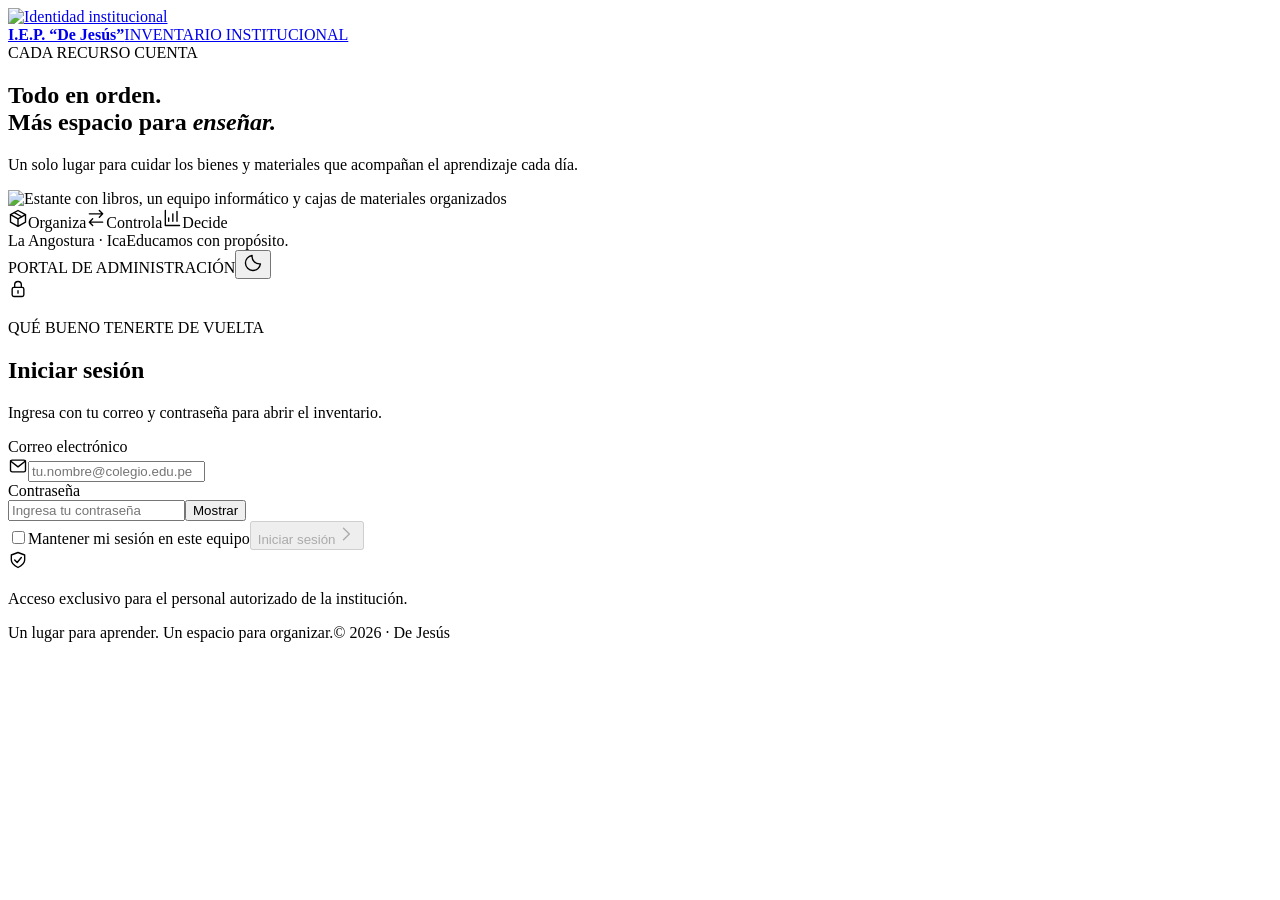
==== login/index.html @ 220885a3 "cambios finales de compatibilidad" ====
<!DOCTYPE html><html lang="es" data-theme="light"><head><meta charset="utf-8"><meta name="viewport" content="width=device-width"><link rel="icon" type="image/svg+xml" href="/inventario-icon.svg"><meta name="generator" content="Astro v7.4.12"><meta name="description" content="Inventario institucional de la I.E.P. De Jesús. Administra bienes, materiales, ubicaciones y préstamos en un solo lugar."><meta name="theme-color" content="#343775"><title>Iniciar sesión · I.E.P. “De Jesús”</title><script>if (window.self === window.top) document.documentElement.dataset.topLevel = 'true';</script><script>try { document.documentElement.dataset.theme = localStorage.getItem('dejesus-theme') === 'dark' ? 'dark' : 'light'; } catch {}</script><link rel="preconnect" href="https://br-noisy-leaf-b7az2vi0-inventario.compute.c-13.us-east-1.aws.neon.tech" crossorigin="anonymous"><meta http-equiv="content-security-policy" content="default-src 'self';connect-src 'self' https://br-noisy-leaf-b7az2vi0-inventario.compute.c-13.us-east-1.aws.neon.tech;img-src 'self' data: blob:;object-src 'none';base-uri 'self';form-action 'self'; script-src 'self' 'sha256-xIb/Pa7FUshAu4ihwjchYcQpyCI8eS8kt40GpOAYCz8=' 'sha256-1BvDVWLr3QCC20uHhUDi27eDFVJpk1uMQJGIWKUks2I=' 'sha256-kmZE/W8I1iuTnl1b3yqzv9/DQZenPngd3NjSKMQl7y0=' 'sha256-Y8t0ntteBwH+PqGKUyjWW3CAk+BNJKSoQc0xZ68FjhM=' 'sha256-0O7iB6zr9x0r6X6eWYITC9V5q+yWCGAoFvcysBGbY9Q=' 'sha256-yTvtjXl5x1VcsFuOYXSO/vETrOcXDGeMldW3OZUsuZ4=' 'sha256-E5nXaGtOJDqQ58NkmvD8g848to2UN4dcwUER2tXo4Gk='; style-src 'self' 'unsafe-inline' ;"><link rel="stylesheet" href="/_astro/DeploymentPending.Cg6YNnWH.css"><style>#auth-connection[data-astro-cid-qiplrjxj]{margin-bottom:8px;font-size:12px;line-height:1.5}#auth-retry[data-astro-cid-qiplrjxj]{margin-bottom:10px}#auth-connection[data-astro-cid-qiplrjxj][hidden],#auth-retry[data-astro-cid-qiplrjxj][hidden]{display:none!important}
</style></head><body><div id="site-content"><main class="auth-layout" data-astro-cid-qiplrjxj><section class="auth-story" aria-label="Inventario institucional" data-astro-cid-qiplrjxj><a href="/login/" class="auth-brand" data-astro-cid-qiplrjxj><img src="/escudo.svg" data-institution-logo alt="Identidad institucional" width="57" height="62" data-astro-cid-qiplrjxj><div data-astro-cid-qiplrjxj><strong data-institution data-astro-cid-qiplrjxj>I.E.P. “De Jesús”</strong><span data-astro-cid-qiplrjxj>INVENTARIO INSTITUCIONAL</span></div></a><div class="auth-story-content" data-astro-cid-qiplrjxj><span class="auth-kicker" data-astro-cid-qiplrjxj><span data-astro-cid-qiplrjxj></span> CADA RECURSO CUENTA</span><h2 data-astro-cid-qiplrjxj>Todo en orden.<br data-astro-cid-qiplrjxj>Más espacio para <em data-astro-cid-qiplrjxj>enseñar.</em></h2><p data-astro-cid-qiplrjxj>Un solo lugar para cuidar los bienes y materiales que acompañan el aprendizaje cada día.</p><img class="auth-illustration" src="/recursos.svg" fetchpriority="high" width="480" height="310" alt="Estante con libros, un equipo informático y cajas de materiales organizados" data-astro-cid-qiplrjxj><div class="auth-features" data-astro-cid-qiplrjxj><span data-astro-cid-qiplrjxj><svg class="icon" width="20" height="20" viewBox="0 0 24 24" fill="none" stroke="currentColor" stroke-width="1.65" stroke-linecap="round" stroke-linejoin="round" aria-hidden="true"><path d="m12 3 9 5-9 5-9-5 9-5Z"/><path d="M3 8v9l9 5 9-5V8M12 13v9M7.5 5.5l9 5"/></svg>Organiza</span><span data-astro-cid-qiplrjxj><svg class="icon" width="20" height="20" viewBox="0 0 24 24" fill="none" stroke="currentColor" stroke-width="1.65" stroke-linecap="round" stroke-linejoin="round" aria-hidden="true"><path d="M4 7h16m-4-4 4 4-4 4M20 17H4m4-4-4 4 4 4"/></svg>Controla</span><span data-astro-cid-qiplrjxj><svg class="icon" width="20" height="20" viewBox="0 0 24 24" fill="none" stroke="currentColor" stroke-width="1.65" stroke-linecap="round" stroke-linejoin="round" aria-hidden="true"><path d="M4 3v18h17M8 16v-4M13 16V7M18 16V4"/></svg>Decide</span></div></div><div class="auth-story-footer" data-astro-cid-qiplrjxj><span data-astro-cid-qiplrjxj>La Angostura · Ica</span><span data-astro-cid-qiplrjxj>Educamos con propósito.</span></div></section><section class="auth-access" aria-labelledby="auth-title" data-astro-cid-qiplrjxj><div class="auth-access-top" data-astro-cid-qiplrjxj><span data-astro-cid-qiplrjxj>PORTAL DE ADMINISTRACIÓN</span><button type="button" id="auth-theme" class="icon-button" aria-label="Cambiar tema" data-astro-cid-qiplrjxj><svg class="icon" width="20" height="20" viewBox="0 0 24 24" fill="none" stroke="currentColor" stroke-width="1.65" stroke-linecap="round" stroke-linejoin="round" aria-hidden="true"><path d="M20.9 13a9 9 0 0 1-10-10 9 9 0 1 0 10 10Z"/></svg></button></div><div class="auth-form-wrap" data-astro-cid-qiplrjxj><span class="auth-form-icon" data-astro-cid-qiplrjxj><svg class="icon" width="20" height="20" viewBox="0 0 24 24" fill="none" stroke="currentColor" stroke-width="1.65" stroke-linecap="round" stroke-linejoin="round" aria-hidden="true"><rect x="5" y="10" width="14" height="11" rx="2"/><path d="M8 10V7a4 4 0 0 1 8 0v3M12 14v3"/></svg></span><div class="auth-form-heading" data-astro-cid-qiplrjxj><p class="auth-step" data-astro-cid-qiplrjxj>QUÉ BUENO TENERTE DE VUELTA</p><h1 id="auth-title" data-astro-cid-qiplrjxj>Iniciar sesión</h1><p data-astro-cid-qiplrjxj>Ingresa con tu correo y contraseña para abrir el inventario.</p></div><form method="post" action="/login/" id="auth-form" data-mode="login" data-can-setup="false" novalidate data-astro-cid-qiplrjxj><div id="auth-error" class="auth-error" role="alert" tabindex="-1" hidden data-astro-cid-qiplrjxj></div><p id="auth-connection" role="status" hidden data-astro-cid-qiplrjxj></p><button id="auth-retry" type="button" class="btn btn-text" hidden data-astro-cid-qiplrjxj>Reintentar conexión</button><div class="auth-field" data-astro-cid-qiplrjxj><label for="auth-email" data-astro-cid-qiplrjxj>Correo electrónico</label><div class="auth-input-icon" data-astro-cid-qiplrjxj><svg class="icon" width="20" height="20" viewBox="0 0 24 24" fill="none" stroke="currentColor" stroke-width="1.65" stroke-linecap="round" stroke-linejoin="round" aria-hidden="true"><rect x="3" y="5" width="18" height="14" rx="2"/><path d="m3 6 9 7 9-7"/></svg><input id="auth-email" name="email" type="email" autocomplete="username" autocapitalize="none" spellcheck="false" placeholder="tu.nombre@colegio.edu.pe" aria-required="true" data-astro-cid-qiplrjxj></div></div><div class="auth-field" data-astro-cid-qiplrjxj><label for="auth-password" data-astro-cid-qiplrjxj>Contraseña</label><div class="password-control" data-astro-cid-qiplrjxj><input id="auth-password" name="password" type="password" autocomplete="current-password" spellcheck="false" autocapitalize="none" placeholder="Ingresa tu contraseña" aria-required="true" data-astro-cid-qiplrjxj><button type="button" data-password="auth-password" aria-label="Mostrar contraseña" data-astro-cid-qiplrjxj>Mostrar</button></div></div><label class="remember-option" data-astro-cid-qiplrjxj><input type="checkbox" name="remember" data-astro-cid-qiplrjxj>Mantener mi sesión en este equipo</label><button disabled id="auth-submit" type="submit" class="btn btn-primary auth-submit" data-astro-cid-qiplrjxj>Iniciar sesión<svg class="icon" width="20" height="20" viewBox="0 0 24 24" fill="none" stroke="currentColor" stroke-width="1.65" stroke-linecap="round" stroke-linejoin="round" aria-hidden="true"><path d="m9 5 7 7-7 7"/></svg></button></form><div class="auth-privacy" data-astro-cid-qiplrjxj><svg class="icon" width="20" height="20" viewBox="0 0 24 24" fill="none" stroke="currentColor" stroke-width="1.65" stroke-linecap="round" stroke-linejoin="round" aria-hidden="true"><path d="m12 3 8 3v6c0 5-8 9-8 9s-8-4-8-9V6l8-3Z"/><path d="m8 12 3 3 5-6"/></svg><p data-astro-cid-qiplrjxj>Acceso exclusivo para el personal autorizado de la institución.</p></div></div><footer class="auth-access-footer" data-astro-cid-qiplrjxj><span data-astro-cid-qiplrjxj>Un lugar para aprender. Un espacio para organizar.</span><span data-astro-cid-qiplrjxj>© 2026 · De Jesús</span></footer></section></main><script type="module" src="/_astro/Login.astro_astro_type_script_index_0_lang.BWjV6m2Z.js"></script></div><noscript><p>Activa JavaScript y abre la aplicación directamente en una pestaña para continuar.</p></noscript></body></html>
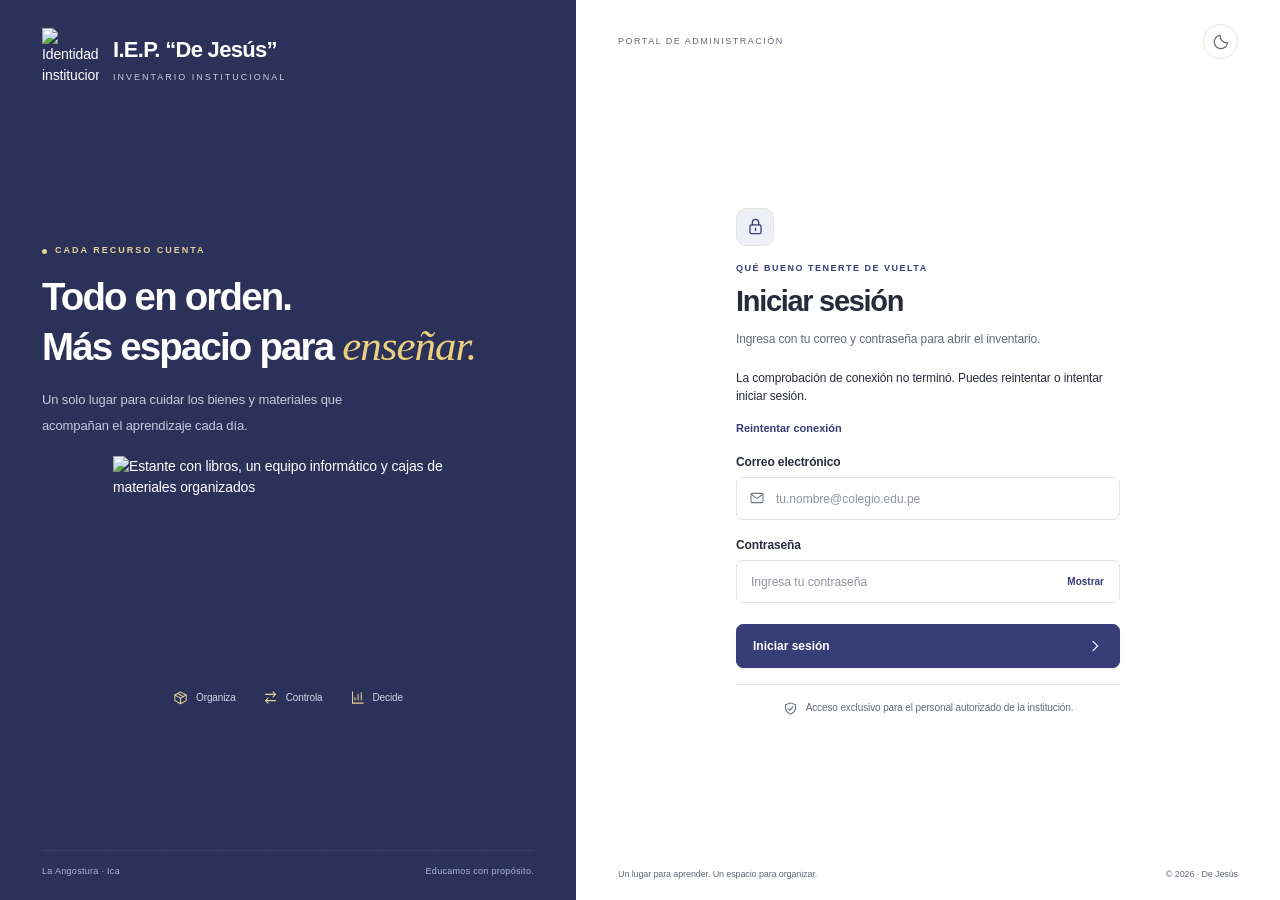
==== commit 2707e21e: "mejoras_restablecimiento" ====
--- a/login/index.html
+++ b/login/index.html
@@ -1,2 +1,2 @@
-<!DOCTYPE html><html lang="es" data-theme="light"><head><meta charset="utf-8"><meta name="viewport" content="width=device-width"><link rel="icon" type="image/svg+xml" href="/inventario-icon.svg"><meta name="generator" content="Astro v7.4.12"><meta name="description" content="Inventario institucional de la I.E.P. De Jesús. Administra bienes, materiales, ubicaciones y préstamos en un solo lugar."><meta name="theme-color" content="#343775"><title>Iniciar sesión · I.E.P. “De Jesús”</title><script>if (window.self === window.top) document.documentElement.dataset.topLevel = 'true';</script><script>try { document.documentElement.dataset.theme = localStorage.getItem('dejesus-theme') === 'dark' ? 'dark' : 'light'; } catch {}</script><link rel="preconnect" href="https://br-noisy-leaf-b7az2vi0-inventario.compute.c-13.us-east-1.aws.neon.tech" crossorigin="anonymous"><meta http-equiv="content-security-policy" content="default-src 'self';connect-src 'self' https://br-noisy-leaf-b7az2vi0-inventario.compute.c-13.us-east-1.aws.neon.tech;img-src 'self' data: blob:;object-src 'none';base-uri 'self';form-action 'self'; script-src 'self' 'sha256-xIb/Pa7FUshAu4ihwjchYcQpyCI8eS8kt40GpOAYCz8=' 'sha256-1BvDVWLr3QCC20uHhUDi27eDFVJpk1uMQJGIWKUks2I=' 'sha256-kmZE/W8I1iuTnl1b3yqzv9/DQZenPngd3NjSKMQl7y0=' 'sha256-Y8t0ntteBwH+PqGKUyjWW3CAk+BNJKSoQc0xZ68FjhM=' 'sha256-0O7iB6zr9x0r6X6eWYITC9V5q+yWCGAoFvcysBGbY9Q=' 'sha256-yTvtjXl5x1VcsFuOYXSO/vETrOcXDGeMldW3OZUsuZ4=' 'sha256-E5nXaGtOJDqQ58NkmvD8g848to2UN4dcwUER2tXo4Gk='; style-src 'self' 'unsafe-inline' ;"><link rel="stylesheet" href="/_astro/DeploymentPending.Cg6YNnWH.css"><style>#auth-connection[data-astro-cid-qiplrjxj]{margin-bottom:8px;font-size:12px;line-height:1.5}#auth-retry[data-astro-cid-qiplrjxj]{margin-bottom:10px}#auth-connection[data-astro-cid-qiplrjxj][hidden],#auth-retry[data-astro-cid-qiplrjxj][hidden]{display:none!important}
-</style></head><body><div id="site-content"><main class="auth-layout" data-astro-cid-qiplrjxj><section class="auth-story" aria-label="Inventario institucional" data-astro-cid-qiplrjxj><a href="/login/" class="auth-brand" data-astro-cid-qiplrjxj><img src="/escudo.svg" data-institution-logo alt="Identidad institucional" width="57" height="62" data-astro-cid-qiplrjxj><div data-astro-cid-qiplrjxj><strong data-institution data-astro-cid-qiplrjxj>I.E.P. “De Jesús”</strong><span data-astro-cid-qiplrjxj>INVENTARIO INSTITUCIONAL</span></div></a><div class="auth-story-content" data-astro-cid-qiplrjxj><span class="auth-kicker" data-astro-cid-qiplrjxj><span data-astro-cid-qiplrjxj></span> CADA RECURSO CUENTA</span><h2 data-astro-cid-qiplrjxj>Todo en orden.<br data-astro-cid-qiplrjxj>Más espacio para <em data-astro-cid-qiplrjxj>enseñar.</em></h2><p data-astro-cid-qiplrjxj>Un solo lugar para cuidar los bienes y materiales que acompañan el aprendizaje cada día.</p><img class="auth-illustration" src="/recursos.svg" fetchpriority="high" width="480" height="310" alt="Estante con libros, un equipo informático y cajas de materiales organizados" data-astro-cid-qiplrjxj><div class="auth-features" data-astro-cid-qiplrjxj><span data-astro-cid-qiplrjxj><svg class="icon" width="20" height="20" viewBox="0 0 24 24" fill="none" stroke="currentColor" stroke-width="1.65" stroke-linecap="round" stroke-linejoin="round" aria-hidden="true"><path d="m12 3 9 5-9 5-9-5 9-5Z"/><path d="M3 8v9l9 5 9-5V8M12 13v9M7.5 5.5l9 5"/></svg>Organiza</span><span data-astro-cid-qiplrjxj><svg class="icon" width="20" height="20" viewBox="0 0 24 24" fill="none" stroke="currentColor" stroke-width="1.65" stroke-linecap="round" stroke-linejoin="round" aria-hidden="true"><path d="M4 7h16m-4-4 4 4-4 4M20 17H4m4-4-4 4 4 4"/></svg>Controla</span><span data-astro-cid-qiplrjxj><svg class="icon" width="20" height="20" viewBox="0 0 24 24" fill="none" stroke="currentColor" stroke-width="1.65" stroke-linecap="round" stroke-linejoin="round" aria-hidden="true"><path d="M4 3v18h17M8 16v-4M13 16V7M18 16V4"/></svg>Decide</span></div></div><div class="auth-story-footer" data-astro-cid-qiplrjxj><span data-astro-cid-qiplrjxj>La Angostura · Ica</span><span data-astro-cid-qiplrjxj>Educamos con propósito.</span></div></section><section class="auth-access" aria-labelledby="auth-title" data-astro-cid-qiplrjxj><div class="auth-access-top" data-astro-cid-qiplrjxj><span data-astro-cid-qiplrjxj>PORTAL DE ADMINISTRACIÓN</span><button type="button" id="auth-theme" class="icon-button" aria-label="Cambiar tema" data-astro-cid-qiplrjxj><svg class="icon" width="20" height="20" viewBox="0 0 24 24" fill="none" stroke="currentColor" stroke-width="1.65" stroke-linecap="round" stroke-linejoin="round" aria-hidden="true"><path d="M20.9 13a9 9 0 0 1-10-10 9 9 0 1 0 10 10Z"/></svg></button></div><div class="auth-form-wrap" data-astro-cid-qiplrjxj><span class="auth-form-icon" data-astro-cid-qiplrjxj><svg class="icon" width="20" height="20" viewBox="0 0 24 24" fill="none" stroke="currentColor" stroke-width="1.65" stroke-linecap="round" stroke-linejoin="round" aria-hidden="true"><rect x="5" y="10" width="14" height="11" rx="2"/><path d="M8 10V7a4 4 0 0 1 8 0v3M12 14v3"/></svg></span><div class="auth-form-heading" data-astro-cid-qiplrjxj><p class="auth-step" data-astro-cid-qiplrjxj>QUÉ BUENO TENERTE DE VUELTA</p><h1 id="auth-title" data-astro-cid-qiplrjxj>Iniciar sesión</h1><p data-astro-cid-qiplrjxj>Ingresa con tu correo y contraseña para abrir el inventario.</p></div><form method="post" action="/login/" id="auth-form" data-mode="login" data-can-setup="false" novalidate data-astro-cid-qiplrjxj><div id="auth-error" class="auth-error" role="alert" tabindex="-1" hidden data-astro-cid-qiplrjxj></div><p id="auth-connection" role="status" hidden data-astro-cid-qiplrjxj></p><button id="auth-retry" type="button" class="btn btn-text" hidden data-astro-cid-qiplrjxj>Reintentar conexión</button><div class="auth-field" data-astro-cid-qiplrjxj><label for="auth-email" data-astro-cid-qiplrjxj>Correo electrónico</label><div class="auth-input-icon" data-astro-cid-qiplrjxj><svg class="icon" width="20" height="20" viewBox="0 0 24 24" fill="none" stroke="currentColor" stroke-width="1.65" stroke-linecap="round" stroke-linejoin="round" aria-hidden="true"><rect x="3" y="5" width="18" height="14" rx="2"/><path d="m3 6 9 7 9-7"/></svg><input id="auth-email" name="email" type="email" autocomplete="username" autocapitalize="none" spellcheck="false" placeholder="tu.nombre@colegio.edu.pe" aria-required="true" data-astro-cid-qiplrjxj></div></div><div class="auth-field" data-astro-cid-qiplrjxj><label for="auth-password" data-astro-cid-qiplrjxj>Contraseña</label><div class="password-control" data-astro-cid-qiplrjxj><input id="auth-password" name="password" type="password" autocomplete="current-password" spellcheck="false" autocapitalize="none" placeholder="Ingresa tu contraseña" aria-required="true" data-astro-cid-qiplrjxj><button type="button" data-password="auth-password" aria-label="Mostrar contraseña" data-astro-cid-qiplrjxj>Mostrar</button></div></div><label class="remember-option" data-astro-cid-qiplrjxj><input type="checkbox" name="remember" data-astro-cid-qiplrjxj>Mantener mi sesión en este equipo</label><button disabled id="auth-submit" type="submit" class="btn btn-primary auth-submit" data-astro-cid-qiplrjxj>Iniciar sesión<svg class="icon" width="20" height="20" viewBox="0 0 24 24" fill="none" stroke="currentColor" stroke-width="1.65" stroke-linecap="round" stroke-linejoin="round" aria-hidden="true"><path d="m9 5 7 7-7 7"/></svg></button></form><div class="auth-privacy" data-astro-cid-qiplrjxj><svg class="icon" width="20" height="20" viewBox="0 0 24 24" fill="none" stroke="currentColor" stroke-width="1.65" stroke-linecap="round" stroke-linejoin="round" aria-hidden="true"><path d="m12 3 8 3v6c0 5-8 9-8 9s-8-4-8-9V6l8-3Z"/><path d="m8 12 3 3 5-6"/></svg><p data-astro-cid-qiplrjxj>Acceso exclusivo para el personal autorizado de la institución.</p></div></div><footer class="auth-access-footer" data-astro-cid-qiplrjxj><span data-astro-cid-qiplrjxj>Un lugar para aprender. Un espacio para organizar.</span><span data-astro-cid-qiplrjxj>© 2026 · De Jesús</span></footer></section></main><script type="module" src="/_astro/Login.astro_astro_type_script_index_0_lang.BWjV6m2Z.js"></script></div><noscript><p>Activa JavaScript y abre la aplicación directamente en una pestaña para continuar.</p></noscript></body></html>+<!DOCTYPE html><html lang="es" data-theme="light"><head><meta charset="utf-8"><meta name="viewport" content="width=device-width"><link rel="icon" type="image/svg+xml" href="/inventario-icon.svg"><meta name="generator" content="Astro v7.4.12"><meta name="description" content="Inventario institucional de la I.E.P. De Jesús. Administra bienes, materiales, ubicaciones y préstamos en un solo lugar."><meta name="theme-color" content="#343775"><title>Iniciar sesión · I.E.P. “De Jesús”</title><script>if (window.self === window.top) document.documentElement.dataset.topLevel = 'true';</script><script>try { document.documentElement.dataset.theme = localStorage.getItem('dejesus-theme') === 'dark' ? 'dark' : 'light'; } catch {}</script><link rel="preconnect" href="https://br-noisy-leaf-b7az2vi0-inventario.compute.c-13.us-east-1.aws.neon.tech" crossorigin="anonymous"><meta http-equiv="content-security-policy" content="default-src 'self';connect-src 'self' https://br-noisy-leaf-b7az2vi0-inventario.compute.c-13.us-east-1.aws.neon.tech;img-src 'self' data: blob:;object-src 'none';base-uri 'self';form-action 'self'; script-src 'self' 'sha256-xIb/Pa7FUshAu4ihwjchYcQpyCI8eS8kt40GpOAYCz8=' 'sha256-1BvDVWLr3QCC20uHhUDi27eDFVJpk1uMQJGIWKUks2I=' 'sha256-kmZE/W8I1iuTnl1b3yqzv9/DQZenPngd3NjSKMQl7y0=' 'sha256-Y8t0ntteBwH+PqGKUyjWW3CAk+BNJKSoQc0xZ68FjhM=' 'sha256-0O7iB6zr9x0r6X6eWYITC9V5q+yWCGAoFvcysBGbY9Q=' 'sha256-yTvtjXl5x1VcsFuOYXSO/vETrOcXDGeMldW3OZUsuZ4=' 'sha256-E5nXaGtOJDqQ58NkmvD8g848to2UN4dcwUER2tXo4Gk='; style-src 'self' 'unsafe-inline' ;"><link rel="stylesheet" href="/_astro/DeploymentPending.CqndgLHV.css"><style>#recovery-password-fields[data-astro-cid-5gtl25tm]{border:0;min-width:0;margin:0;padding:0}#recovery-success[data-astro-cid-5gtl25tm]{font-size:13px;line-height:1.6}#auth-connection[data-astro-cid-qiplrjxj]{margin-bottom:8px;font-size:12px;line-height:1.5}#auth-retry[data-astro-cid-qiplrjxj]{margin-bottom:10px}#auth-connection[data-astro-cid-qiplrjxj][hidden],#auth-retry[data-astro-cid-qiplrjxj][hidden],#auth-recovery[data-astro-cid-qiplrjxj][hidden]{display:none!important}
+</style></head><body><div id="site-content"><main class="auth-layout" data-astro-cid-qiplrjxj><section class="auth-story" aria-label="Inventario institucional" data-astro-cid-qiplrjxj><a href="/login/" class="auth-brand" data-astro-cid-qiplrjxj><img src="/escudo.svg" data-institution-logo alt="Identidad institucional" width="57" height="62" data-astro-cid-qiplrjxj><div data-astro-cid-qiplrjxj><strong data-institution data-astro-cid-qiplrjxj>I.E.P. “De Jesús”</strong><span data-astro-cid-qiplrjxj>INVENTARIO INSTITUCIONAL</span></div></a><div class="auth-story-content" data-astro-cid-qiplrjxj><span class="auth-kicker" data-astro-cid-qiplrjxj><span data-astro-cid-qiplrjxj></span> CADA RECURSO CUENTA</span><h2 data-astro-cid-qiplrjxj>Todo en orden.<br data-astro-cid-qiplrjxj>Más espacio para <em data-astro-cid-qiplrjxj>enseñar.</em></h2><p data-astro-cid-qiplrjxj>Un solo lugar para cuidar los bienes y materiales que acompañan el aprendizaje cada día.</p><img class="auth-illustration" src="/recursos.svg" fetchpriority="high" width="480" height="310" alt="Estante con libros, un equipo informático y cajas de materiales organizados" data-astro-cid-qiplrjxj><div class="auth-features" data-astro-cid-qiplrjxj><span data-astro-cid-qiplrjxj><svg class="icon" width="20" height="20" viewBox="0 0 24 24" fill="none" stroke="currentColor" stroke-width="1.65" stroke-linecap="round" stroke-linejoin="round" aria-hidden="true"><path d="m12 3 9 5-9 5-9-5 9-5Z"/><path d="M3 8v9l9 5 9-5V8M12 13v9M7.5 5.5l9 5"/></svg>Organiza</span><span data-astro-cid-qiplrjxj><svg class="icon" width="20" height="20" viewBox="0 0 24 24" fill="none" stroke="currentColor" stroke-width="1.65" stroke-linecap="round" stroke-linejoin="round" aria-hidden="true"><path d="M4 7h16m-4-4 4 4-4 4M20 17H4m4-4-4 4 4 4"/></svg>Controla</span><span data-astro-cid-qiplrjxj><svg class="icon" width="20" height="20" viewBox="0 0 24 24" fill="none" stroke="currentColor" stroke-width="1.65" stroke-linecap="round" stroke-linejoin="round" aria-hidden="true"><path d="M4 3v18h17M8 16v-4M13 16V7M18 16V4"/></svg>Decide</span></div></div><div class="auth-story-footer" data-astro-cid-qiplrjxj><span data-astro-cid-qiplrjxj>La Angostura · Ica</span><span data-astro-cid-qiplrjxj>Educamos con propósito.</span></div></section><section class="auth-access" aria-labelledby="auth-title" data-astro-cid-qiplrjxj><div class="auth-access-top" data-astro-cid-qiplrjxj><span data-astro-cid-qiplrjxj>PORTAL DE ADMINISTRACIÓN</span><button type="button" id="auth-theme" class="icon-button" aria-label="Cambiar tema" data-astro-cid-qiplrjxj><svg class="icon" width="20" height="20" viewBox="0 0 24 24" fill="none" stroke="currentColor" stroke-width="1.65" stroke-linecap="round" stroke-linejoin="round" aria-hidden="true"><path d="M20.9 13a9 9 0 0 1-10-10 9 9 0 1 0 10 10Z"/></svg></button></div><div class="auth-form-wrap" data-astro-cid-qiplrjxj><span class="auth-form-icon" data-astro-cid-qiplrjxj><svg class="icon" width="20" height="20" viewBox="0 0 24 24" fill="none" stroke="currentColor" stroke-width="1.65" stroke-linecap="round" stroke-linejoin="round" aria-hidden="true"><rect x="5" y="10" width="14" height="11" rx="2"/><path d="M8 10V7a4 4 0 0 1 8 0v3M12 14v3"/></svg></span><div class="auth-form-heading" data-astro-cid-qiplrjxj><p class="auth-step" data-astro-cid-qiplrjxj>QUÉ BUENO TENERTE DE VUELTA</p><h1 id="auth-title" data-astro-cid-qiplrjxj>Iniciar sesión</h1><p data-astro-cid-qiplrjxj>Ingresa con tu correo y contraseña para abrir el inventario.</p></div><form method="post" action="/login/" id="auth-form" data-mode="login" data-can-setup="false" novalidate data-astro-cid-qiplrjxj><div id="auth-error" class="auth-error" role="alert" tabindex="-1" hidden data-astro-cid-qiplrjxj></div><p id="auth-connection" role="status" hidden data-astro-cid-qiplrjxj></p><button id="auth-retry" type="button" class="btn btn-text" hidden data-astro-cid-qiplrjxj>Reintentar conexión</button><div class="auth-field" data-astro-cid-qiplrjxj><label for="auth-email" data-astro-cid-qiplrjxj>Correo electrónico</label><div class="auth-input-icon" data-astro-cid-qiplrjxj><svg class="icon" width="20" height="20" viewBox="0 0 24 24" fill="none" stroke="currentColor" stroke-width="1.65" stroke-linecap="round" stroke-linejoin="round" aria-hidden="true"><rect x="3" y="5" width="18" height="14" rx="2"/><path d="m3 6 9 7 9-7"/></svg><input id="auth-email" name="email" type="email" autocomplete="username" autocapitalize="none" spellcheck="false" placeholder="tu.nombre@colegio.edu.pe" aria-required="true" data-astro-cid-qiplrjxj></div></div><div class="auth-field" data-astro-cid-qiplrjxj><label for="auth-password" data-astro-cid-qiplrjxj>Contraseña</label><div class="password-control" data-astro-cid-qiplrjxj><input id="auth-password" name="password" type="password" autocomplete="current-password" spellcheck="false" autocapitalize="none" placeholder="Ingresa tu contraseña" aria-required="true" data-astro-cid-qiplrjxj><button type="button" data-password="auth-password" aria-label="Mostrar contraseña" data-astro-cid-qiplrjxj>Mostrar</button></div></div><label class="remember-option" data-astro-cid-qiplrjxj><input type="checkbox" name="remember" data-astro-cid-qiplrjxj>Mantener mi sesión en este equipo</label><button disabled id="auth-submit" type="submit" class="btn btn-primary auth-submit" data-astro-cid-qiplrjxj>Iniciar sesión<svg class="icon" width="20" height="20" viewBox="0 0 24 24" fill="none" stroke="currentColor" stroke-width="1.65" stroke-linecap="round" stroke-linejoin="round" aria-hidden="true"><path d="m9 5 7 7-7 7"/></svg></button></form><p class="auth-switch" id="auth-recovery" hidden data-astro-cid-qiplrjxj><a href="/recuperar/" data-astro-cid-qiplrjxj>¿Olvidaste tu contraseña?</a></p><div class="auth-privacy" data-astro-cid-qiplrjxj><svg class="icon" width="20" height="20" viewBox="0 0 24 24" fill="none" stroke="currentColor" stroke-width="1.65" stroke-linecap="round" stroke-linejoin="round" aria-hidden="true"><path d="m12 3 8 3v6c0 5-8 9-8 9s-8-4-8-9V6l8-3Z"/><path d="m8 12 3 3 5-6"/></svg><p data-astro-cid-qiplrjxj>Acceso exclusivo para el personal autorizado de la institución.</p></div></div><footer class="auth-access-footer" data-astro-cid-qiplrjxj><span data-astro-cid-qiplrjxj>Un lugar para aprender. Un espacio para organizar.</span><span data-astro-cid-qiplrjxj>© 2026 · De Jesús</span></footer></section></main><script type="module" src="/_astro/Login.astro_astro_type_script_index_0_lang.C1g2HY9S.js"></script></div><noscript><p>Activa JavaScript y abre la aplicación directamente en una pestaña para continuar.</p></noscript></body></html>
--- a/_astro/DeploymentPending.CqndgLHV.css
+++ b/_astro/DeploymentPending.CqndgLHV.css
@@ -0,0 +1 @@
+:root{--bg:#f7f8fb;--surface:#fff;--surface-soft:#f8f9fc;--text:#262936;--muted:#808493;--secondary:#646978;--line:#e8eaf0;--brand:#363978;--brand-soft:#eeeff8;--gold:#edd36a;--green:#27836a;--green-bg:#edf7f2;--amber:#a77820;--amber-bg:#fcf6e8;--red:#c25959;--red-bg:#fcf0ef;--shadow:0 16px 60px #15193616;color-scheme:light;font-synthesis:none;font-family:DM Sans,-apple-system,BlinkMacSystemFont,Segoe UI,sans-serif}:root[data-theme=dark]{--bg:#15171f;--surface:#1d202b;--surface-soft:#232733;--text:#e8e9f1;--muted:#969bad;--secondary:#b0b4c5;--line:#303443;--brand:#b5b8f3;--brand-soft:#30334d;--gold:#e5ca6b;--green:#7ecab0;--green-bg:#203b34;--amber:#e8bd71;--amber-bg:#3c3325;--red:#ed9c9c;--red-bg:#402a2d;color-scheme:dark}*{box-sizing:border-box}body{background:var(--bg);color:var(--text);margin:0;font-size:14px;line-height:1.5}button,input,select,textarea{font:inherit}button,a,input,select,textarea{-webkit-tap-highlight-color:transparent}button,a{touch-action:manipulation}button{cursor:pointer;color:inherit}button:disabled{cursor:not-allowed;opacity:.5}a{color:inherit;text-decoration:none}button:focus-visible,a:focus-visible{outline:3px solid var(--gold);outline-offset:3px}input:focus,select:focus,textarea:focus{outline:2px solid var(--brand);outline-offset:1px}h1,h2,h3,p{margin:0}h1,h2,h3{font-family:Manrope,Segoe UI,sans-serif}h1{letter-spacing:-1.1px;font-size:29px;font-weight:800;line-height:1.3}h2{letter-spacing:-.3px;font-size:16px;font-weight:750}h3{font-size:15px;font-weight:700}small{font-size:12px}svg{vertical-align:middle;flex-shrink:0}[hidden]{display:none!important}.muted{color:var(--muted)}.secondary{color:var(--secondary)}.skip-link{background:var(--brand);color:var(--surface);z-index:100;padding:12px;position:fixed;top:-60px;left:20px}.skip-link:focus{top:10px}.sidebar{background:var(--surface);border-right:1px solid var(--line);z-index:30;flex-direction:column;width:238px;padding:29px 17px 16px;display:flex;position:fixed;inset:0 auto 0 0;overflow-y:auto}.brand{align-items:center;gap:11px;padding:0 9px 28px;display:flex}.brand strong{letter-spacing:-.6px;font-family:Manrope,sans-serif;font-size:17px;font-weight:800;display:block}.brand small{color:var(--muted);margin-top:3px;font-size:11px;display:block}.school-logo{object-fit:contain;flex-shrink:0}.workspace-label{letter-spacing:1.3px;color:var(--muted);border-top:1px solid var(--line);align-items:center;gap:7px;padding:16px 13px 12px;font-size:9px;font-weight:650;display:flex}.workspace-dot{background:var(--brand);border-radius:50%;width:5px;height:5px}.main-nav{gap:5px;display:grid}.nav-link{color:var(--secondary);border-radius:6px;align-items:center;gap:11px;min-height:44px;padding:12px 13px;font-size:12.5px;transition:background .15s,color .15s;display:flex}.nav-link .icon{width:18px;height:18px}.nav-link:hover{background:var(--surface-soft);color:var(--brand)}.nav-link.active{background:var(--brand-soft);color:var(--brand);font-weight:650}.nav-count{background:var(--surface);color:var(--brand);border-radius:4px;margin-left:auto;padding:1px 6px;font-size:10px}.sidebar-bottom{margin-top:auto;padding-top:35px}.school-footer{border-top:1px solid var(--line);align-items:center;gap:9px;margin-top:20px;padding:22px 9px 16px;display:flex}.school-footer strong{font-size:10px;font-weight:550;display:block}.school-footer small{color:var(--muted);margin-top:4px;font-size:10px;display:block}.sidebar-version{color:var(--muted);justify-content:space-between;padding:0 10px;font-size:9px;display:flex}.app-shell{flex-direction:column;min-height:100vh;margin-left:238px;display:flex}.topbar{background:var(--surface);border-bottom:1px solid var(--line);justify-content:space-between;align-items:center;gap:15px;height:76px;padding:0 34px;display:flex}.breadcrumb{color:var(--muted);align-items:center;gap:15px;font-size:11.5px;display:flex}.breadcrumb strong{color:var(--text);font-weight:500}.breadcrumb-slash{color:var(--line);font-size:17px}.topbar-actions{align-items:center;gap:13px;display:flex}.topbar-date{color:var(--secondary);margin-right:8px;font-size:11px}.icon-button{width:34px;height:34px;color:var(--secondary);background:0 0;border:1px solid #0000;border-radius:6px;justify-content:center;align-items:center;display:inline-flex}.icon-button:hover{background:var(--brand-soft);color:var(--brand)}.icon-button .icon{width:18px;height:18px}.notification-button{position:relative}.notification-button>span{background:var(--gold);border:1px solid var(--surface);border-radius:50%;width:6px;height:6px;position:absolute;top:5px;right:6px}.topbar-divider{background:var(--line);width:1px;height:23px;margin:0 3px}.user-avatar{background:var(--brand-soft);color:var(--brand);border:1px solid var(--line);border-radius:50%;place-items:center;width:33px;height:33px;font-size:10px;font-weight:700;display:grid}.mobile-menu{display:none}main{flex:1;min-width:0;padding:34px 34px 26px}#page-content{max-width:1490px;margin:auto}.page-heading{justify-content:space-between;align-items:center;gap:20px;margin-bottom:28px;display:flex}.eyebrow{letter-spacing:1.7px;color:var(--brand);align-items:center;gap:7px;margin-bottom:8px;font-size:9px;font-weight:700;display:flex}.eyebrow:before{content:"";background:var(--gold);width:16px;height:2px}.page-heading p{color:var(--secondary);margin-top:8px;font-size:12px}.heading-actions{flex-shrink:0;align-items:center;gap:10px;display:flex}.btn{border:1px solid var(--line);background:var(--surface);white-space:nowrap;border-radius:6px;justify-content:center;align-items:center;gap:8px;min-height:38px;padding:9px 14px;font-size:11.5px;font-weight:550;transition:background .15s,border-color .15s;display:inline-flex}.btn .icon{width:16px;height:16px}.btn:hover{background:var(--surface-soft);border-color:var(--secondary)}.btn-primary{color:#fff;background:#363978;border-color:#363978}.btn-danger{background:var(--red-bg);color:var(--red);border-color:var(--red-bg)}.btn-text{color:var(--brand);background:0 0;border:0;min-height:32px;padding:3px 0;font-size:11px}.btn-text:hover{background:0 0;text-decoration:underline}.metric-grid{grid-template-columns:repeat(4,minmax(0,1fr));gap:17px;margin-bottom:23px;display:grid}.metric{border:1px solid var(--line);background:var(--surface);border-radius:8px;padding:19px 20px 16px;position:relative}.metric-label{color:var(--secondary);justify-content:space-between;align-items:center;gap:10px;font-size:11px;display:flex}.metric-icon{background:var(--brand-soft);width:31px;height:31px;color:var(--brand);border-radius:6px;place-items:center;display:grid}.metric-icon.amber{background:var(--amber-bg);color:var(--amber)}.metric-icon.green{background:var(--green-bg);color:var(--green)}.metric-value{letter-spacing:-1px;margin-top:9px;font-family:Manrope,sans-serif;font-size:31px;font-weight:750;line-height:1.4}.metric-note{color:var(--muted);margin-top:8px;font-size:10px}.metric-note .dot{background:var(--green);border-radius:50%;width:5px;height:5px;margin-right:5px;display:inline-block}.dashboard-grid{grid-template-columns:minmax(0,1.8fr) minmax(270px,1fr);align-items:start;gap:22px;margin-bottom:22px;display:grid}.dashboard-column{gap:22px;display:grid}.panel{background:var(--surface);border:1px solid var(--line);border-radius:8px;min-width:0;overflow:hidden}.panel-head{justify-content:space-between;align-items:center;gap:15px;padding:20px 22px 17px;display:flex}.panel-head p{color:var(--muted);margin-top:4px;font-size:10.5px}.panel-head h2{font-size:14px}.panel-head .btn-text .icon{width:13px}.badge{white-space:nowrap;background:var(--brand-soft);color:var(--brand);border-radius:4px;align-items:center;gap:5px;padding:4px 7px;font-size:9px;font-weight:550;display:inline-flex}.badge:before{content:"";background:currentColor;border-radius:50%;width:4px;height:4px}.badge-red{background:var(--red-bg);color:var(--red)}.badge-neutral{background:var(--surface-soft);color:var(--secondary)}.table-wrap{width:100%;overflow-x:auto}table{border-collapse:collapse;text-align:left;white-space:nowrap;width:100%}th{letter-spacing:.55px;text-transform:uppercase;color:var(--muted);background:var(--surface-soft);border-top:1px solid var(--line);border-bottom:1px solid var(--line);padding:12px 20px;font-size:9px;font-weight:600}td{border-bottom:1px solid var(--line);padding:17px 20px;font-size:11px}tr:last-child td{border-bottom:0}tbody tr:hover{background:var(--surface-soft)}.item-cell{align-items:center;gap:11px;display:flex}.item-symbol{background:var(--surface-soft);width:34px;height:35px;color:var(--brand);border:1px solid var(--line);border-radius:6px;flex-shrink:0;place-items:center;display:grid}.item-cell strong{font-size:11px;font-weight:550;display:block}.item-cell small{color:var(--muted);margin-top:3px;font-size:9px;display:block}.code-text{color:var(--muted);font-variant-numeric:tabular-nums;font-size:10px}.quantity{font-variant-numeric:tabular-nums;font-weight:650}.quantity.low{color:var(--amber)}.quantity small{color:var(--muted);margin-left:4px;font-size:9px;font-weight:400}.table-actions{gap:3px;display:flex}.table-footer{border-top:1px solid var(--line);color:var(--muted);justify-content:space-between;align-items:center;gap:10px;padding:13px 20px;font-size:10px;display:flex}.pagination{align-items:center;gap:6px;display:flex}.page-number{background:var(--brand-soft);width:27px;height:27px;color:var(--brand);border:0;border-radius:4px;font-size:10px}.category-row{align-items:center;gap:10px;margin-top:17px;display:flex}.category-row:first-child{margin-top:3px}.category-row>.item-symbol{border:0;width:30px;height:30px}.category-bar-wrap{flex:1;min-width:0}.category-bar-label{justify-content:space-between;gap:10px;margin-bottom:7px;font-size:10px;display:flex}.category-bar-label span:last-child{color:var(--muted)}.category-bar{background:var(--surface-soft);border-radius:3px;height:4px;overflow:hidden}.category-bar>span{background:var(--brand);opacity:.7;border-radius:3px;height:100%;display:block}.category-row:nth-child(2n) .category-bar>span{background:var(--gold);opacity:1}.alert-row{border-bottom:1px solid var(--line);align-items:flex-start;gap:11px;padding:14px 0;display:flex}.alert-row:first-child{padding-top:0}.alert-row:last-child{border:0;padding-bottom:0}.alert-icon{background:var(--amber-bg);width:29px;height:29px;color:var(--amber);border-radius:6px;flex-shrink:0;place-items:center;display:grid}.alert-icon .icon{width:15px;height:15px}.alert-row strong{font-size:11px;font-weight:550;display:block}.alert-row p{color:var(--muted);margin-top:4px;font-size:10px}.alert-row .btn-text{min-height:23px;font-size:10px}.all-good{align-items:center;gap:12px;padding:20px 0;display:flex}.all-good>.icon{color:var(--green);width:30px;height:30px}.all-good strong{font-size:12px;font-weight:550;display:block}.all-good p{color:var(--muted);margin-top:5px;font-size:10px}.welcome-note{background:var(--brand-soft);border:1px solid var(--line);border-radius:7px;justify-content:space-between;align-items:center;gap:20px;margin-bottom:23px;padding:17px 20px;display:flex}.welcome-note>div{align-items:center;gap:12px;display:flex}.welcome-note .icon{color:var(--brand)}.welcome-note strong{color:var(--brand);font-size:11px;font-weight:600;display:block}.welcome-note p{color:var(--secondary);margin-top:4px;font-size:10px}.filters{border-top:1px solid var(--line);flex-wrap:wrap;justify-content:space-between;align-items:center;gap:12px;padding:17px 20px;display:flex}.search-field{flex:1;min-width:180px;max-width:340px;position:relative}.search-field>.icon{width:15px;height:15px;color:var(--muted);position:absolute;top:11px;left:11px}.search-field input{background:var(--surface);border:1px solid var(--line);width:100%;height:37px;color:var(--text);border-radius:5px;padding:8px 12px 8px 35px;font-size:11px}.filter-selects{flex-wrap:wrap;gap:8px;display:flex}.filter-selects select{background:var(--surface);border:1px solid var(--line);color:var(--secondary);border-radius:5px;max-width:180px;min-height:37px;padding:7px 25px 7px 10px;font-size:10px}.tabs{border-bottom:1px solid var(--line);gap:24px;padding:0 22px;display:flex}.tab{color:var(--muted);background:0 0;border:0;border-bottom:2px solid #0000;align-items:center;gap:7px;margin-bottom:-1px;padding:16px 0 13px;font-size:11px;display:flex}.tab.active{border-bottom-color:var(--brand);color:var(--brand);font-weight:600}.tab>span{background:var(--surface-soft);border-radius:3px;padding:1px 5px;font-size:9px}.empty-state{text-align:center;white-space:normal;padding:44px 20px 40px}.empty-symbol{width:55px;height:55px;color:var(--brand);background:var(--brand-soft);border:1px solid var(--line);border-radius:12px;place-items:center;margin:0 auto 16px;display:grid;transform:rotate(-5deg)}.empty-symbol .icon{width:26px;height:26px;transform:rotate(5deg)}.empty-state p{max-width:330px;color:var(--muted);margin:8px auto 18px;font-size:11px;line-height:1.8}.empty-state.compact{padding:26px 15px}.empty-state.compact .empty-symbol{width:39px;height:39px;margin-bottom:11px}.empty-state.compact .icon{width:20px;height:20px}.empty-state.compact p{margin-bottom:0;font-size:10px}.activity-row{border-top:1px solid var(--line);align-items:center;gap:12px;padding:16px 22px;display:flex}.activity-icon{background:var(--green-bg);width:31px;height:31px;color:var(--green);border-radius:50%;flex-shrink:0;place-items:center;display:grid}.activity-icon .icon{width:15px;height:15px}.activity-icon.out{background:var(--amber-bg);color:var(--amber)}.activity-copy{flex:1;min-width:0}.activity-copy strong{text-overflow:ellipsis;white-space:nowrap;font-size:11px;font-weight:550;display:block;overflow:hidden}.activity-copy p{color:var(--muted);margin-top:4px;font-size:9px}.activity-time{color:var(--muted);text-align:right;white-space:nowrap;font-size:9px}.activity-count{font-size:11px;font-weight:650}.catalog-grid{grid-template-columns:repeat(3,minmax(0,1fr));gap:18px;display:grid}.catalog-card{background:var(--surface);border:1px solid var(--line);border-radius:8px;flex-direction:column;min-height:198px;padding:23px;display:flex}.catalog-top{justify-content:space-between;align-items:center;margin-bottom:16px;display:flex}.catalog-top .item-symbol{background:var(--brand-soft);border:0;width:39px;height:39px}.catalog-card p{color:var(--muted);flex:1;margin-top:7px;font-size:11px}.catalog-bottom{border-top:1px solid var(--line);color:var(--secondary);justify-content:space-between;align-items:center;margin-top:20px;padding-top:15px;font-size:10px;display:flex}.catalog-bottom strong{color:var(--text);margin-right:4px;font-size:13px}.catalog-add{border:1px dashed var(--line);min-height:198px;color:var(--muted);background:0 0;border-radius:8px;flex-direction:column;justify-content:center;align-items:center;gap:12px;font-size:11px;display:flex}.catalog-add:hover{border-color:var(--brand);color:var(--brand);background:var(--brand-soft)}.report-grid{grid-template-columns:1fr 1fr;gap:22px;display:grid}.report-row{border-bottom:1px solid var(--line);justify-content:space-between;align-items:center;padding:14px 0;font-size:11px;display:flex}.report-row:last-child{border:0}.report-row strong{font-weight:600}.report-tools{background:var(--surface);border:1px solid var(--line);border-radius:8px;flex-wrap:wrap;align-items:end;gap:12px;margin-bottom:22px;padding:20px;display:flex}.report-tools .field{flex:1;max-width:210px}.report-caption{color:var(--secondary);margin:0 0 16px;font-size:11px}.settings-grid{grid-template-columns:minmax(0,1.5fr) minmax(280px,1fr);align-items:start;gap:22px;display:grid}.settings-form>.btn{margin-top:20px}.logo-upload{border-bottom:1px solid var(--line);align-items:center;gap:20px;margin-bottom:22px;padding:8px 0 26px;display:flex}.logo-upload img{object-fit:contain;background:var(--surface-soft);border:1px solid var(--line);border-radius:8px;width:75px;height:75px;padding:6px}.logo-upload p{color:var(--muted);margin-top:7px;font-size:10px}.info-box{color:var(--secondary);background:var(--surface-soft);border:1px solid var(--line);border-radius:5px;padding:14px;font-size:11px;line-height:1.9}.info-box strong{color:var(--text)}.backup-card{gap:15px;display:grid}.backup-card>.icon{width:30px;height:30px;color:var(--brand)}.backup-card p{color:var(--secondary);font-size:11px;line-height:1.8}.theme-options{grid-template-columns:1fr 1fr;gap:10px;margin-top:12px;display:grid}.theme-option{border:1px solid var(--line);background:var(--surface);border-radius:6px;align-items:center;gap:10px;padding:15px;font-size:11px;display:flex}.theme-option.active{border-color:var(--brand);background:var(--brand-soft);color:var(--brand)}.help-grid{grid-template-columns:repeat(2,minmax(0,1fr));gap:18px;display:grid}.help-card{background:var(--surface);border:1px solid var(--line);border-radius:8px;padding:24px}.help-card h2{align-items:center;gap:10px;font-size:14px;display:flex}.help-card h2 .icon{color:var(--brand)}.help-card p{color:var(--secondary);margin-top:12px;font-size:12px;line-height:1.9}.help-card a{color:var(--brand);text-decoration:underline}.help-card ol{color:var(--secondary);padding-left:17px;font-size:12px;line-height:2.1}.app-footer{color:var(--muted);justify-content:space-between;gap:15px;width:100%;max-width:1558px;margin:auto;padding:18px 34px 22px;font-size:9px;display:flex}.footer-dot{margin:0 6px}.connection-status{white-space:nowrap;align-items:center;gap:6px;display:flex}.connection-status>span{background:var(--green);border-radius:50%;width:5px;height:5px}.connection-status.offline>span{background:var(--red)}dialog{border:1px solid var(--line);background:var(--surface);color:var(--text);width:min(600px,100vw - 28px);max-height:90vh;box-shadow:var(--shadow);border-radius:12px;padding:0}dialog::backdrop{backdrop-filter:blur(3px);background:#10132660}.dialog-head{border-bottom:1px solid var(--line);justify-content:space-between;align-items:flex-start;padding:24px 26px 20px;display:flex}.dialog-head p{color:var(--muted);margin-top:6px;font-size:11px}.dialog-footer{background:var(--surface-soft);border-top:1px solid var(--line);justify-content:flex-end;gap:10px;padding:17px 26px;display:flex}.form-grid{grid-template-columns:1fr 1fr;gap:17px;display:grid}.field{flex-direction:column;gap:7px;min-width:0;display:flex}.field.full{grid-column:1/-1}.field label{font-size:11px;font-weight:550}.field label>span{color:var(--muted);font-weight:400}.field input,.field select,.field textarea{border:1px solid var(--line);background:var(--surface);width:100%;color:var(--text);border-radius:5px;min-height:39px;padding:10px 11px;font-size:12px}.field textarea{resize:vertical;min-height:75px}.field input:disabled,.field select:disabled{background:var(--surface-soft);color:var(--muted)}.field small{color:var(--muted);font-size:10px}.form-error{background:var(--red-bg);color:var(--red);border:1px solid var(--red);border-radius:5px;margin-bottom:18px;padding:11px 13px;font-size:11px}.form-hint{color:var(--muted);margin-top:18px;font-size:10px;line-height:1.8}.movement-info{background:var(--brand-soft);color:var(--brand);border-radius:6px;align-items:flex-start;gap:9px;margin:0 0 18px;padding:13px;font-size:11px;display:flex}.detail-title{align-items:center;gap:14px;margin-bottom:24px;display:flex}.detail-title>.item-symbol{width:50px;height:50px}.detail-title h3{font-size:17px}.detail-grid{grid-template-columns:1fr 1fr;gap:20px;font-size:12px;display:grid}.detail-grid dt{color:var(--muted);margin-bottom:6px;font-size:10px}.detail-grid dd{margin:0}.toast{background:var(--text);color:var(--surface);box-shadow:var(--shadow);opacity:0;pointer-events:none;z-index:100;border-radius:7px;align-items:center;gap:10px;max-width:calc(100vw - 35px);padding:13px 19px;font-size:12px;transition:opacity .2s,transform .2s;display:flex;position:fixed;bottom:24px;left:calc(50% + 100px);transform:translate(-50%,15px)}.toast.visible{opacity:1;transform:translate(-50%)}.toast.error{background:var(--red);color:#fff}.toast .icon{width:17px;height:17px}.initial-loading{height:400px;color:var(--muted);flex-direction:column;justify-content:center;align-items:center;gap:16px;font-size:12px;display:flex}.spinner{border:2px solid var(--line);border-top-color:var(--brand);border-radius:50%;width:24px;height:24px;animation:.8s linear infinite spin}@keyframes spin{to{transform:rotate(360deg)}}.noscript-message{background:var(--surface);text-align:center;z-index:100;padding:40px;position:fixed;inset:20px}.sidebar-backdrop{display:none}.loan-summary{flex-wrap:wrap;gap:18px;margin-bottom:22px;display:flex}.loan-summary>span{color:var(--secondary);font-size:12px}.loan-summary strong{color:var(--text);margin-right:5px}.inline-note{color:var(--muted);background:var(--surface-soft);border-top:1px solid var(--line);padding:12px 20px;font-size:10px}.text-wrap{white-space:normal;min-width:130px;max-width:260px}.quick-guide{background:var(--surface);border:1px solid var(--line);border-radius:7px;align-items:center;gap:18px;padding:17px 22px;display:flex}.quick-guide>.icon{color:var(--brand);width:25px;height:25px}.quick-guide>div{flex:1}.quick-guide strong{font-size:11px;font-weight:550}.quick-guide p{color:var(--muted);margin-top:4px;font-size:10px}.filter-selects input[type=date]{border:1px solid var(--line);background:var(--surface);min-height:37px;color:var(--secondary);border-radius:5px;max-width:145px;padding:7px 9px;font-size:10px}main:focus{outline:none}:root{--muted:#737989;--red:#b24848}.nav-link,.page-heading p{font-size:13px}td{font-size:12px}th{font-size:10px}.item-cell strong,.metric-label,.field label{font-size:12px}.btn{font-size:12px}.metric-note{font-size:11px}@media (width>=1600px){main{padding-top:44px}.metric{padding:24px}.dashboard-grid{grid-template-columns:2fr 1fr}.metric-value{font-size:36px}.metric-value.currency{font-size:32px}.metric-note{margin-top:13px}td{padding-top:20px;padding-bottom:20px}}@media (width<=1180px){.sidebar{width:215px;padding-left:12px;padding-right:12px}.app-shell{margin-left:215px}main{padding:27px 25px}.topbar{padding:0 25px}.metric{padding:16px 15px}.metric-value{font-size:27px}.metric-value.currency{font-size:23px}.metric-label{font-size:10px}.dashboard-grid{grid-template-columns:minmax(0,1.5fr) minmax(250px,1fr);gap:16px}.panel-head,.panel-body{padding-left:17px;padding-right:17px}.catalog-grid{grid-template-columns:repeat(2,minmax(0,1fr))}.topbar-date{display:none}}@media (width<=950px){.sidebar{width:195px}.brand{gap:7px;padding-left:4px;padding-right:0}.brand strong{font-size:15px}.brand small{font-size:9px}.brand img{width:40px;height:43px}.workspace-label{letter-spacing:1px;font-size:8px}.app-shell{margin-left:195px}.nav-link{padding-left:10px;font-size:11px}.page-heading{align-items:flex-start}.heading-actions{gap:6px}.heading-actions .btn{padding:8px 10px;font-size:10px}.metric-grid{gap:10px}.metric{padding:14px 12px}.metric-label{display:block}.metric-icon{width:24px;height:24px;position:absolute;top:13px;right:12px}.metric-icon .icon{width:14px;height:14px}.metric-label>span:first-child{max-width:85px;min-height:30px;display:block}.metric-value{margin-top:4px;font-size:25px}.metric-value.currency{font-size:20px}.metric-note{font-size:9px}.dashboard-grid{grid-template-columns:1fr}.dashboard-column{grid-template-columns:1fr 1fr;gap:16px}.dashboard-grid>.dashboard-column:first-child,.settings-grid{grid-template-columns:1fr}.settings-grid>.dashboard-column{grid-template-columns:1fr 1fr}h1{font-size:25px}.report-grid{gap:16px}.topbar{height:66px}.app-footer{padding-left:25px;padding-right:25px;font-size:8px}}@media (width<=700px){.sidebar{width:238px;padding:24px 17px;transition:transform .2s;transform:translate(-100%)}.sidebar.open{transform:translate(0)}.sidebar-backdrop.open{z-index:29;background:#11152c60;display:block;position:fixed;inset:0}.brand{gap:11px;padding-left:9px}.brand strong{font-size:17px}.brand small{font-size:11px}.brand img{width:47px;height:47px}.workspace-label{font-size:9px}.nav-link{font-size:13px}.app-shell{margin-left:0}.mobile-menu{display:inline-flex}.topbar{gap:8px;height:62px;padding:0 16px}.breadcrumb{gap:9px;font-size:11px}.breadcrumb-root,.breadcrumb-slash{display:none}.topbar-actions{gap:6px}.topbar-divider{margin:0 4px}.icon-button{width:32px;height:32px}main{padding:25px 17px}.page-heading{flex-wrap:wrap;gap:18px;margin-bottom:22px}.page-heading h1{font-size:26px}.page-heading p{font-size:11px}.heading-actions{gap:8px}.heading-actions .btn{min-height:38px;padding:9px 13px;font-size:11px}.metric-grid{grid-template-columns:repeat(2,minmax(0,1fr));gap:12px;margin-bottom:18px}.metric{padding:17px 16px}.metric-label{font-size:11px}.metric-label>span:first-child{max-width:none;min-height:20px}.metric-icon{top:14px;right:15px}.metric-value{margin-top:7px;font-size:29px}.metric-value.currency{font-size:25px}.metric-note{margin-top:5px;font-size:9px}.dashboard-grid{gap:17px;margin-bottom:17px}.dashboard-column{gap:17px}.dashboard-column:last-child{grid-template-columns:1fr 1fr}.panel-head{padding:17px}.panel-head h2{font-size:13px}.panel-body{padding:0 17px 17px}.welcome-note{align-items:flex-start;gap:12px;padding:15px}.welcome-note>div{align-items:flex-start;gap:9px}.welcome-note .btn{white-space:normal;text-align:center;min-width:85px;padding:7px;font-size:10px}.app-footer{flex-wrap:wrap;padding:12px 17px 20px;font-size:8px}.app-footer>span:first-child{max-width:240px}.toast{bottom:18px;left:50%}.catalog-grid{gap:12px}.catalog-card{padding:18px}.catalog-card h3{font-size:13px}.catalog-card p{font-size:10px}.catalog-bottom{font-size:9px}.report-grid,.help-grid,.settings-grid>.dashboard-column{grid-template-columns:1fr}.tabs{gap:20px;padding:0 17px;overflow-x:auto}.tab{white-space:nowrap;font-size:10px}.filters{gap:10px;padding:13px 15px}.search-field{max-width:none}.filter-selects{gap:6px;width:100%}.filter-selects select{flex:1;min-width:0;max-width:none;font-size:10px}.quick-guide{gap:12px;padding:15px}.quick-guide .btn-text{font-size:10px}.dialog-head{padding:21px}.dialog-body{padding:20px}.dialog-footer{padding:16px 20px}.dialog-head h2{font-size:18px}.table-footer{padding-left:15px;padding-right:15px;font-size:9px}.report-tools{gap:10px}.report-tools .field{max-width:none}.report-tools .btn{flex:1}}@media (width<=420px){.dashboard-column:last-child{grid-template-columns:1fr}.metric-label{font-size:10px}.metric-value.currency{font-size:23px}.metric-note{font-size:8px}.form-grid{grid-template-columns:1fr}.field.full{grid-column:auto}.catalog-grid{grid-template-columns:1fr}.topbar-actions{gap:3px}.heading-actions{width:100%}.heading-actions .btn{flex:1}.metric-icon{width:23px;height:23px}.breadcrumb{gap:5px}.app-footer>span:first-child{max-width:210px}.help-card{padding:20px}.detail-grid{font-size:11px}.topbar-divider{display:none}}@media (prefers-reduced-motion:reduce){*,:before,:after{scroll-behavior:auto!important;transition:none!important;animation:none!important}}@media print{.sidebar,.topbar,.app-footer,.heading-actions,.filters,.tabs,.report-tools,.table-actions,.toast,.btn,.quick-guide,.welcome-note{display:none!important}.app-shell{margin:0}main{padding:0}body{color:#111;--text:#111;--surface:#fff;--surface-soft:#f5f5f5;--muted:#666;--line:#ddd;--brand:#343775;background:#fff}.metric-grid{grid-template-columns:repeat(4,1fr)}.panel,.metric{break-inside:avoid;box-shadow:none}.table-wrap{overflow:visible}td,th{padding:9px;font-size:9px}h1{font-size:24px}.page-heading:before{content:"I.E.P. De Jesús · Inventario institucional";font-size:12px;display:block}.page-heading{display:block}.page-heading>div{margin-top:12px}.report-grid{grid-template-columns:1fr 1fr}dialog,.table-footer{display:none}a[href]:after{content:none}}:root{--bg:#f5f5f1;--surface:#fff;--surface-soft:#f7f7f4;--text:#282b3c;--secondary:#646a78;--muted:#737986;--line:#e5e6e1;--brand:#373d77;--brand-soft:#eeeff7;--gold:#ead080;--sidebar-width:252px;--shadow:0 24px 90px #191e3830}:root[data-theme=dark]{--bg:#141720;--surface:#1d222e;--surface-soft:#252b37;--text:#f0f0f3;--secondary:#b8bdcc;--muted:#9da5b7;--line:#343b48;--brand:#c2c7ff;--brand-soft:#303952;--gold:#ead080}body{letter-spacing:-.12px;font-size:14px}.sidebar{width:var(--sidebar-width);color:#e7e8ef;background:#282d51;border:0;padding:30px 19px 20px}.brand{gap:12px;padding:0 6px 29px}.brand strong{color:#fff;letter-spacing:-.65px;font-size:18px}.brand small{color:#b8bdd5;margin-top:5px;font-size:11px}.brand img{width:49px;height:53px}.workspace-label{color:#a9b0cb;letter-spacing:1.6px;border-color:#ffffff18;padding:22px 11px 13px;font-size:9px}.workspace-dot{background:#ead080}.main-nav{gap:6px}.nav-link{color:#d0d4e5;border-radius:7px;gap:12px;min-height:46px;padding:12px;font-size:13px}.nav-link .icon{opacity:.85;width:19px;height:19px}.nav-link:hover{color:#fff;background:#ffffff0b}.nav-link.active{color:#282d51;background:#ead080;font-weight:650;box-shadow:0 2px 5px #0000000a}.nav-link.active .icon{opacity:1}.nav-count{color:#e4e7f6;background:#ffffff13;border-radius:4px;padding:1px 7px;font-size:10px}.nav-link.active .nav-count{color:#282d51;background:#ffffff50}.nav-section{letter-spacing:1.5px;color:#a9b0cb;padding:20px 12px 5px;font-size:9px;display:block}.sidebar-bottom{padding-top:24px}.school-footer{border-color:#ffffff16;margin-top:16px;padding:19px 7px 17px}.school-footer strong{color:#dfe2ee;font-size:10px}.school-footer small{color:#b2bad1;font-size:10px}.school-footer-icon{color:#ead080}.sidebar-version{color:#a7afc7;font-size:9px}.sidebar-account{border-top:1px solid #ffffff18;align-items:center;gap:10px;margin-top:18px;padding:20px 4px 5px;display:flex}.account-avatar{color:#ead080;background:#ffffff13;border-radius:10px;flex-shrink:0;place-items:center;width:36px;height:36px;font-size:12px;font-weight:650;display:grid}.account-copy{flex:1;min-width:0}.account-copy strong{color:#f1f2f8;text-overflow:ellipsis;white-space:nowrap;font-size:12px;font-weight:550;display:block;overflow:hidden}.account-copy small{color:#aeb7d0;margin-top:2px;font-size:10px;display:block}.sidebar-account .icon-button{color:#d4d8e8}.sidebar-account .icon-button:hover{color:#ead080;background:#ffffff0c}.app-shell{margin-left:var(--sidebar-width)}.topbar{background:var(--surface);gap:18px;height:79px;padding:0 36px}.breadcrumb{gap:13px;font-size:12px}.breadcrumb-root{color:var(--muted)}.breadcrumb strong{font-weight:550}.topbar-actions{gap:13px}.topbar-date{align-items:center;gap:8px;font-size:11px;display:flex}.topbar-date .icon{width:15px;height:15px}.top-search{border:1px solid var(--line);background:var(--surface-soft);color:var(--muted);border-radius:7px;align-items:center;gap:9px;height:35px;padding:0 10px;font-size:11px;display:flex}.top-search>.icon{width:14px;height:14px}.top-search kbd{border:1px solid var(--line);background:var(--surface);border-radius:3px;margin-left:18px;padding:0 5px;font:11px inherit}.user-avatar{background:var(--brand-soft);border-radius:10px;width:35px;height:35px;font-size:11px}main{padding:32px 36px 30px}.page-heading{gap:20px;margin-bottom:26px}.page-heading h1{letter-spacing:-1.1px;font-size:29px;line-height:1.35}.page-heading p{margin-top:7px;font-size:12.5px}.eyebrow{letter-spacing:1.8px;color:var(--muted);margin-bottom:8px;font-size:9px}.eyebrow:before{background:var(--brand);width:14px}.btn{border-radius:7px;gap:8px;min-height:40px;padding:9px 15px;font-size:12px}.btn-primary{color:#fff;background:#373d77;border-color:#373d77;box-shadow:0 2px 3px #282d5110}.btn-primary:hover{background:#2c3268;border-color:#2c3268}.btn-text{box-shadow:none;min-height:30px;padding:3px 0;font-size:11px}.btn:focus-visible,.icon-button:focus-visible{outline-offset:3px;outline:3px solid #d9ba5c}.heading-actions{gap:10px}.overview-banner{color:#fff;background:#343b6b;border-radius:12px;justify-content:space-between;align-items:center;gap:15px;min-height:188px;margin-bottom:23px;padding:27px 32px;display:flex;position:relative;overflow:hidden}.overview-banner:after{content:"";pointer-events:none;border:1px solid #ffffff10;border-radius:50%;width:195px;height:195px;position:absolute;top:-42px;right:43px}.overview-banner-copy{z-index:1;max-width:560px}.overview-banner .banner-kicker{letter-spacing:1.8px;color:#ead080;margin-bottom:11px;font-size:9px;font-weight:650;display:block}.overview-banner h2{letter-spacing:-.8px;max-width:430px;font-size:25px;font-weight:700;line-height:1.3}.overview-banner p{color:#d3d7eb;max-width:420px;margin-top:9px;font-size:11.5px;line-height:1.8}.overview-banner img{object-fit:contain;z-index:1;flex-shrink:0;width:235px;height:153px}.banner-action{color:#f3db94;background:0 0;border:0;align-items:center;gap:8px;min-height:26px;margin-top:15px;padding:0;font-size:11px;display:inline-flex}.banner-action .icon{width:14px;height:14px}.banner-action:hover{text-decoration:underline}.metric-grid{gap:16px;margin-bottom:25px}.metric{border-color:var(--line);border-radius:10px;padding:20px 21px 19px;box-shadow:0 2px 3px #222b3b02}.metric-label{color:var(--secondary);font-size:11.5px}.metric-icon{background:var(--brand-soft);border-radius:8px;width:32px;height:32px}.metric-icon .icon{width:18px;height:18px}.metric-value{letter-spacing:-1.2px;margin-top:11px;font-size:31px;line-height:1.4}.metric-value.currency{font-size:28px}.metric-note{margin-top:10px;font-size:10px;line-height:1.6}.metric-note .dot{background:var(--green)}.dashboard-grid{grid-template-columns:minmax(0,1.7fr) minmax(290px,1fr);gap:23px}.dashboard-column{gap:23px}.panel{border-color:var(--line);border-radius:10px;box-shadow:0 2px 3px #222b3b02}.panel-head{align-items:center;padding:22px 23px 19px}.panel-head h2{letter-spacing:-.3px;font-size:14px}.panel-head p{margin-top:5px;font-size:11px}.panel-head .btn-text{font-size:10.5px}.panel-body{padding:0 23px 23px}.badge{border-radius:5px;padding:4px 8px;font-size:10px;font-weight:550}.badge-green{background:var(--green-bg);color:var(--green)}.badge-amber{background:var(--amber-bg);color:var(--amber)}th{letter-spacing:.65px;background:var(--surface-soft);color:var(--secondary);padding:13px 21px;font-size:9px}td{padding:17px 21px;font-size:12px}.item-cell{gap:12px}.item-cell strong{font-size:12px;font-weight:550}.item-cell small{margin-top:5px;font-size:10px}.item-symbol{background:var(--brand-soft);border:0;border-radius:8px;width:36px;height:37px}.item-symbol .icon{width:18px;height:18px}.quantity{font-size:13px}.quantity small{font-size:10px}.table-footer{padding:15px 21px;font-size:10px}.table-actions .icon-button{width:32px;height:32px}.table-actions .icon{width:16px;height:16px}.activity-row{gap:12px;padding:16px 23px}.activity-copy strong{font-size:12px}.activity-copy p{margin-top:5px;font-size:10px}.activity-icon{border-radius:9px;width:33px;height:33px}.activity-time{font-size:10px}.activity-count{font-size:12px}.alert-list{padding:0 23px 23px}.alert-row{gap:11px;padding:15px 0}.alert-row strong{font-size:12px}.alert-row p{font-size:11px;line-height:1.7}.alert-icon{border-radius:8px;width:32px;height:32px}.all-good p{font-size:11px;line-height:1.7}.all-good{padding:15px 0}.category-summary{border-bottom:1px solid var(--line);align-items:center;gap:20px;margin-bottom:5px;padding:3px 0 20px;display:flex}.category-ring{border-radius:50%;flex-shrink:0;place-items:center;width:112px;height:112px;padding:13px;display:grid}.category-ring>div{background:var(--surface);border-radius:50%;flex-direction:column;justify-content:center;align-items:center;width:86px;height:86px;display:flex}.category-ring strong{letter-spacing:-1px;font-family:Manrope,sans-serif;font-size:26px;line-height:1.3}.category-ring small{color:var(--muted);font-size:10px}.category-summary-copy strong{font-size:12px;font-weight:550;display:block}.category-summary-copy p{color:var(--muted);margin-top:5px;font-size:10px;line-height:1.8}.category-row{gap:10px;margin-top:14px}.category-row>.item-symbol{background:var(--surface-soft);width:28px;height:28px}.category-bar-label{margin-bottom:6px;font-size:11px}.category-bar{height:4px}.category-row .category-bar>span{background:var(--category-color,var(--brand));opacity:1}.category-row:nth-child(2n) .category-bar>span{background:var(--category-color,var(--gold))}.quick-guide{background:var(--surface);border-radius:10px;gap:15px;padding:18px 23px}.quick-guide>.icon{width:26px;height:26px}.quick-guide strong{font-size:12px}.quick-guide p{margin-top:5px;font-size:11px;line-height:1.7}.welcome-note{background:var(--brand-soft);border-radius:9px}.filters{gap:12px;padding:19px 21px}.search-field{max-width:370px}.search-field input{border-radius:6px;height:40px;padding-left:37px;font-size:12px}.search-field>.icon{width:16px;height:16px;top:12px}.filter-selects select{border-radius:6px;height:40px;font-size:11px}.tabs{gap:28px;padding:0 22px}.tab{padding:18px 0 14px;font-size:12px}.tab>span{padding:1px 6px;font-size:10px}.empty-state{padding:45px 25px}.empty-state h3{font-size:15px}.empty-state p{max-width:340px;font-size:12px}.empty-state.compact h3{font-size:13px}.empty-state.compact p{font-size:11px}.catalog-grid{gap:20px}.catalog-card{border-radius:11px;padding:24px}.catalog-top .item-symbol{border-radius:11px;width:44px;height:44px}.catalog-card h3{font-size:16px}.catalog-card p{font-size:12px;line-height:1.8}.catalog-bottom{margin-top:25px;padding-top:18px;font-size:11px}.catalog-bottom strong{font-size:16px}.catalog-add{border-color:#cdd0d9;border-radius:11px;min-height:227px;font-size:12px}.dialog-head{padding:24px 27px 21px}.dialog-head h2{font-size:21px}.dialog-head p{font-size:12px}.dialog-body{padding:23px 27px}.dialog-footer{padding:18px 27px}dialog{border-radius:13px;width:min(635px,100vw - 28px)}.field{gap:8px}.field input,.field select,.field textarea{border-radius:6px;min-height:42px;padding:11px 12px;font-size:13px}.field small,.form-hint{font-size:11px}.form-grid{gap:19px}.settings-form{padding:0 24px 24px}.info-box{border-radius:7px;font-size:12px}.backup-card p{font-size:12px}.theme-option{border-radius:7px;padding:17px;font-size:12px}.help-card{border-radius:10px;padding:26px}.help-card h2{font-size:15px}.help-card p{font-size:13px}.report-row{padding:15px 0;font-size:12px}.report-caption{font-size:12px;line-height:1.8}.report-tools{border-radius:10px}.app-footer{padding:22px 36px 24px;font-size:10px}.connection-status{font-size:10px}.security-card{margin-top:23px}.security-card .panel-head{padding-bottom:20px}.security-account{color:var(--secondary);margin-bottom:20px;font-size:12px;line-height:1.9}.security-account strong{color:var(--text)}@media (width<=760px){.inventory-table thead{display:none}.inventory-table tbody{padding:0 17px;display:block}.inventory-table tr{border-bottom:1px solid var(--line);grid-template-columns:minmax(0,1fr) auto;gap:9px 12px;padding:18px 0;display:grid}.inventory-table tr:last-child{border:0}.inventory-table td{white-space:normal;border:0;padding:0}.inventory-table td:first-child{grid-area:1/1;align-self:center}.inventory-table td:nth-child(2),.inventory-table td:nth-child(6){display:none}.inventory-table td:nth-child(3){grid-area:2/1/auto/-1;margin-left:48px;font-size:11px}.inventory-table td:nth-child(4){grid-area:3/1;margin:3px 0 0 48px;font-size:14px}.inventory-table td:nth-child(5){grid-area:3/2;align-self:center}.inventory-table td:last-child{grid-area:1/2;align-self:start}.inventory-table .item-cell{gap:11px;width:100%;min-width:0}.inventory-table .item-cell>span:last-child{min-width:0}.inventory-table .item-cell strong{white-space:normal;font-size:12px;line-height:1.6}.inventory-table .item-cell small{font-size:9px}.inventory-table .table-actions{gap:0}.inventory-table .table-actions .icon-button{width:29px;height:30px}.inventory-table .item-symbol{width:37px;height:38px}.inventory-table .quantity small{font-size:10px}}.security-fields{grid-template-columns:repeat(3,minmax(0,1fr))}@media (width<=760px){.security-fields{grid-template-columns:1fr}}.auth-layout{background:var(--surface);grid-template-columns:minmax(390px,45%) 1fr;min-height:100svh;padding:0;display:grid}.auth-story{color:#fff;background:#2c3159;flex-direction:column;min-height:100svh;padding:42px 55px 28px;display:flex;position:relative;overflow:hidden}.auth-story:before{content:"";pointer-events:none;background-image:linear-gradient(#ffffff03 1px,#0000 1px),linear-gradient(90deg,#ffffff03 1px,#0000 1px);background-size:54px 54px;position:absolute;inset:0}.auth-brand{align-items:center;gap:14px;display:flex;position:relative}.auth-brand img{object-fit:contain;flex-shrink:0}.auth-brand strong{letter-spacing:-.7px;font-family:Manrope,sans-serif;font-size:22px;font-weight:750;display:block}.auth-brand span{letter-spacing:2px;color:#c7cce1;margin-top:5px;font-size:9px;display:block}.auth-story-content{margin:auto 0;padding:65px 0 36px;position:relative}.auth-kicker{letter-spacing:2px;color:#e4d298;align-items:center;gap:8px;font-size:9px;font-weight:600;display:flex}.auth-kicker>span{background:#e4d298;border-radius:50%;width:5px;height:5px}.auth-story h2{letter-spacing:-1.8px;max-width:460px;margin-top:22px;font-size:clamp(34px,3.2vw,49px);font-weight:650;line-height:1.2}.auth-story h2 em{color:#ead080;letter-spacing:-1px;font-family:Georgia,serif;font-size:1.12em;font-weight:400}.auth-story-content>p{color:#c4c9df;max-width:350px;margin-top:20px;font-size:13px;line-height:1.95}.auth-illustration{width:min(100%,390px);height:auto;margin:24px auto 12px;display:block}.auth-features{justify-content:center;align-items:center;gap:27px;margin-top:9px;display:flex}.auth-features>span{color:#d0d5e8;align-items:center;gap:8px;font-size:10px;display:flex}.auth-features .icon{color:#e4d298;width:15px;height:15px}.auth-story-footer{letter-spacing:.3px;color:#adb6d2;border-top:1px solid #ffffff13;justify-content:space-between;gap:20px;padding-top:20px;font-size:9px;display:flex;position:relative}.auth-access{flex-direction:column;min-width:0;padding:35px 55px 25px;display:flex}.auth-access-top{letter-spacing:1.5px;color:var(--muted);justify-content:space-between;align-items:center;gap:20px;font-size:9px;display:flex}.auth-access-top .icon-button{border:1px solid var(--line);border-radius:50%;width:35px;height:35px}.auth-form-wrap{width:100%;max-width:390px;margin:auto;padding:32px 0}.auth-form-icon{background:var(--brand-soft);width:47px;height:47px;color:var(--brand);border:1px solid var(--line);border-radius:13px;place-items:center;margin-bottom:25px;display:grid}.auth-form-icon .icon{width:22px;height:22px}.auth-step{letter-spacing:1.5px;color:var(--brand);margin-bottom:11px;font-size:9px;font-weight:650}.auth-form-heading h1{letter-spacing:-1.3px;font-size:31px;line-height:1.3}.auth-form-heading>p:last-child{color:var(--secondary);max-width:355px;margin-top:11px;font-size:12px;line-height:1.9}.auth-setup-note{background:var(--surface-soft);border:1px solid var(--line);border-radius:7px;align-items:flex-start;gap:9px;margin:19px 0 0;padding:12px 14px;display:flex}.auth-setup-note .icon{width:16px;height:16px;color:var(--brand);margin-top:2px}.auth-setup-note p{color:var(--secondary);font-size:11px;line-height:1.8}#auth-form{margin-top:27px}.auth-field{margin-bottom:20px}.auth-field>label{margin-bottom:8px;font-size:12px;font-weight:550;display:block}.auth-field input{border:1px solid var(--line);background:var(--surface);width:100%;height:46px;color:var(--text);border-radius:7px;padding:12px 14px;font-size:13px}.auth-field input::placeholder{color:var(--muted);opacity:.8;font-size:12px}.auth-field input[aria-invalid=true]{border-color:var(--red)}.auth-field small{color:var(--muted);margin-top:8px;font-size:10px;line-height:1.7;display:block}.auth-input-icon{position:relative}.auth-input-icon>.icon{width:16px;height:16px;color:var(--muted);position:absolute;top:15px;left:13px}.auth-input-icon input{padding-left:39px}.password-control{position:relative}.password-control input{padding-right:74px}.password-control button{min-height:30px;color:var(--brand);background:0 0;border:0;border-radius:4px;padding:0 7px;font-size:10px;font-weight:550;position:absolute;top:8px;right:9px}.password-control button:hover{background:var(--brand-soft)}.remember-option{color:var(--secondary);cursor:pointer;align-items:center;gap:9px;margin:4px 0 23px;font-size:11px;display:flex}.remember-option input{accent-color:#373d77;width:15px;height:15px;margin:0}.auth-submit{border-radius:7px;justify-content:space-between;width:100%;height:47px;margin-top:5px;padding:12px 16px;font-size:12px}.auth-submit .icon{width:16px;height:16px}.auth-privacy{border-top:1px solid var(--line);color:var(--muted);justify-content:center;align-items:center;gap:8px;margin-top:26px;padding-top:22px;display:flex}.auth-privacy .icon{width:15px;height:15px}.auth-privacy p{max-width:280px;font-size:10px;line-height:1.8}.auth-access-footer{color:var(--muted);flex-wrap:wrap;justify-content:space-between;align-items:center;gap:10px;font-size:9px;line-height:1.8;display:flex}.auth-error{background:var(--red-bg);border-left:3px solid var(--red);color:var(--red);border-radius:4px;margin-bottom:20px;padding:12px 14px;font-size:12px;line-height:1.8}.auth-error:focus{outline:2px solid var(--red);outline-offset:3px}@media (width>=1600px){.auth-story{padding-left:75px;padding-right:75px}.auth-form-wrap{max-width:420px}.auth-story h2{font-size:52px}.auth-story-content>p{font-size:14px}.auth-illustration{width:450px}.auth-form-heading h1{font-size:35px}.auth-form-heading>p:last-child{font-size:13px}.auth-field input{height:49px}.metric{padding:23px}.overview-banner{min-height:200px}}@media (width<=1250px){:root{--sidebar-width:222px}.sidebar{padding-left:14px;padding-right:14px}.brand{gap:9px}.brand strong{font-size:16px}.brand small{font-size:10px}.brand img{width:42px;height:45px}.nav-link{font-size:12px}.topbar{gap:10px;padding:0 26px}.top-search kbd{margin-left:4px}.top-search{font-size:10px}.topbar-actions{gap:8px}.topbar-date{display:none}main{padding:28px 26px}.metric{padding:18px 16px}.metric-label{font-size:11px}.metric-value{font-size:28px}.metric-value.currency{font-size:24px}.metric-note{font-size:9px}.dashboard-grid{grid-template-columns:minmax(0,1.6fr) minmax(260px,1fr);gap:18px}.dashboard-column{gap:18px}.overview-banner{padding:25px 26px}.overview-banner h2{font-size:23px}.overview-banner img{width:205px}.auth-story{padding:35px 35px 24px}.auth-access{padding:30px 40px 24px}.auth-story h2{font-size:38px}.category-summary{gap:13px}.category-ring{width:97px;height:97px;padding:12px}.category-ring>div{width:73px;height:73px}.category-ring strong{font-size:23px}.category-summary-copy strong{font-size:11px}.panel-head,.panel-body{padding-left:19px;padding-right:19px}.app-footer{padding-left:26px;padding-right:26px}}@media (width<=1020px){.top-search span,.top-search kbd{display:none}.top-search{background:0 0;border-color:#0000;justify-content:center;width:34px;padding:0}.dashboard-grid,.dashboard-grid>.dashboard-column:first-child{grid-template-columns:1fr}.dashboard-grid>.dashboard-column:last-child{grid-template-columns:1fr 1fr;align-items:start;gap:18px}.metric-label{min-height:32px;padding-right:27px;font-size:10px;display:block}.metric-icon{width:25px;height:25px;position:absolute;top:17px;right:13px}.metric-icon .icon{width:15px;height:15px}.metric-value{margin-top:2px;font-size:27px}.metric-value.currency{font-size:21px}.metric-note{font-size:9px}.overview-banner h2{font-size:23px}.overview-banner img{width:180px}.overview-banner-copy>p{max-width:310px}.page-heading h1{font-size:27px}.auth-layout{grid-template-columns:minmax(320px,43%) 1fr}.auth-story,.auth-access{padding:30px}.auth-brand strong{font-size:18px}.auth-brand span{letter-spacing:1.3px;font-size:8px}.auth-brand img{width:47px;height:52px}.auth-story h2{font-size:34px}.auth-story-content>p{font-size:12px}.auth-features{gap:17px}.auth-features>span{font-size:9px}.auth-story-footer{flex-direction:column;gap:6px}.auth-form-heading h1{font-size:28px}}@media (width<=760px){:root{--sidebar-width:252px}.sidebar{width:252px;padding:25px 18px 18px;transform:translate(-100%)}.sidebar.open{transform:translate(0)}.sidebar-backdrop.open{z-index:29;background:#13182e70;display:block;position:fixed;inset:0}.app-shell{margin-left:0}.brand strong{font-size:18px}.brand small{font-size:11px}.brand img{width:49px;height:53px}.nav-link{font-size:13px}.mobile-menu{display:inline-flex}.topbar{gap:10px;height:65px;padding:0 16px}.breadcrumb-root,.breadcrumb-slash{display:none}.breadcrumb{gap:6px}.breadcrumb strong{font-size:12px}.topbar-actions{gap:4px}.topbar-divider{margin:0 4px}.top-search{width:30px;height:32px}.user-avatar{width:32px;height:32px}.topbar .icon-button{width:30px;height:32px}main{padding:25px 18px}.page-heading{flex-wrap:wrap;gap:18px;margin-bottom:23px}.page-heading h1{font-size:27px}.page-heading p{font-size:12px;line-height:1.8}.eyebrow{letter-spacing:1.6px;font-size:8px}.heading-actions .btn{min-height:39px;padding:9px 13px;font-size:11px}.heading-actions{gap:9px}.overview-banner{border-radius:10px;min-height:185px;padding:23px}.overview-banner-copy{max-width:74%}.overview-banner h2{max-width:260px;font-size:21px}.overview-banner p{font-size:11px}.overview-banner .banner-kicker{letter-spacing:1.4px;font-size:8px}.overview-banner img{opacity:.45;width:160px;position:absolute;bottom:12px;right:-39px}.overview-banner:after{right:-75px}.banner-action{font-size:11px;position:relative}.metric-grid{grid-template-columns:repeat(2,minmax(0,1fr));gap:12px;margin-bottom:20px}.metric{border-radius:9px;padding:17px 16px}.metric-label{min-height:25px;font-size:11px}.metric-icon{top:15px;right:13px}.metric-value{margin-top:5px;font-size:29px}.metric-value.currency{font-size:25px}.metric-note{margin-top:7px;font-size:9px;line-height:1.7}.dashboard-grid{gap:19px;margin-bottom:19px}.dashboard-column{gap:19px}.dashboard-grid>.dashboard-column:last-child{grid-template-columns:1fr 1fr;gap:16px}.panel-head{padding:19px 18px 16px}.panel-head h2{font-size:14px}.panel-head p,.panel-head .btn-text{font-size:10px}.panel-body{padding:0 18px 20px}.category-summary{text-align:center;flex-direction:column;gap:12px;padding-bottom:18px}.category-ring{width:104px;height:104px}.category-ring>div{width:80px;height:80px}.category-summary-copy p,.category-bar-label{font-size:10px}.alert-list{padding:0 18px 20px}.alert-row strong{font-size:11px}.alert-row p{font-size:10px}.alert-row{gap:8px}.alert-icon{width:27px;height:27px}.all-good{flex-wrap:wrap;align-items:flex-start;gap:8px}.all-good p{font-size:10px}.all-good strong{font-size:11px}.quick-guide{gap:12px;padding:17px}.quick-guide strong{font-size:11px}.quick-guide p{font-size:10px}.quick-guide>.icon{width:23px;height:23px}.quick-guide .btn-text{white-space:normal;text-align:right;font-size:10px}.table-wrap{overscroll-behavior-x:contain}.table-footer{padding:14px 17px;font-size:10px}.filters{padding:16px}.search-field{max-width:none}.filter-selects{gap:7px;width:100%}.filter-selects select{flex:1;min-width:0;max-width:none;font-size:10px}.tabs{gap:22px;padding:0 17px;overflow-x:auto}.tab{white-space:nowrap;padding-top:17px;font-size:11px}.catalog-card{padding:22px}.catalog-card p{font-size:12px}.catalog-bottom{font-size:10px}.catalog-card h3{font-size:15px}.dialog-head{padding:22px}.dialog-body{padding:21px}.dialog-footer{padding:17px 21px}.field label{font-size:12px}.field input,.field select,.field textarea{min-height:43px;font-size:14px}.app-footer{padding:18px;font-size:9px}.app-footer>span:first-child{max-width:240px}.connection-status{font-size:9px}.auth-layout{flex-direction:column;min-height:100svh;display:flex}.auth-story{background:#2c3159;min-height:0;padding:22px 25px}.auth-brand{gap:11px}.auth-brand img{width:41px;height:45px}.auth-brand strong{font-size:18px}.auth-brand span{letter-spacing:1.7px;font-size:8px}.auth-story-content,.auth-story-footer{display:none}.auth-access{flex:1;min-height:calc(100svh - 89px);padding:22px 27px 20px}.auth-access-top{letter-spacing:1.4px;font-size:8px}.auth-form-wrap{max-width:410px;padding:34px 0}.auth-form-heading h1{font-size:30px}.auth-form-heading>p:last-child{font-size:12px}.auth-form-icon{width:44px;height:44px;margin-bottom:24px}.auth-field input{height:48px;font-size:16px}.auth-field input::placeholder{font-size:12px}.auth-access-footer{text-align:center;justify-content:center;font-size:8px}.auth-access-footer>span:first-child{width:100%}.auth-setup-note{font-size:11px}.auth-submit{height:48px}.auth-story:before{background-size:35px 35px}}@media (width<=440px){.heading-actions{width:100%}.heading-actions .btn{flex:1}.dashboard-grid>.dashboard-column:last-child{grid-template-columns:1fr}.category-summary{text-align:left;flex-direction:row;gap:22px}.metric-label{padding-right:20px;font-size:10px}.metric-value.currency{font-size:23px}.metric-note{font-size:9px}.overview-banner-copy{max-width:80%}.overview-banner h2{font-size:21px}.overview-banner img{opacity:.3;width:150px;right:-50px}.metric-icon{width:23px;height:23px}.catalog-grid,.form-grid{grid-template-columns:1fr}.field.full{grid-column:auto}.topbar-actions{gap:2px}.topbar-divider{display:none}.app-footer>span:first-child{max-width:210px}.auth-access{padding-left:23px;padding-right:23px}.auth-form-heading h1{font-size:28px}.auth-step{letter-spacing:1.3px;font-size:8px}.auth-field{margin-bottom:19px}.auth-form-wrap{padding-top:28px;padding-bottom:30px}}@media print{.overview-banner,.sidebar-account,.top-search{display:none!important}.app-shell{margin:0}body{--bg:#fff;--surface:#fff;--text:#111;--secondary:#555;--muted:#666;--line:#ddd;--brand:#343775}.category-ring{background:#ddd!important}.category-ring>div{border:1px solid #aaa}.metric-grid{grid-template-columns:repeat(4,1fr)}.metric-value{font-size:23px}.metric-value.currency{font-size:20px}}.auth-switch{color:var(--secondary);text-align:center;margin-top:16px;font-size:11px;line-height:1.7}.auth-switch a{color:var(--brand);text-underline-offset:3px;margin-left:3px;font-weight:600;text-decoration:underline}@media screen{.app-shell{height:100dvh;min-height:0;overflow:hidden}.topbar{flex:0 0 64px;height:64px}.app-shell>main{overscroll-behavior-y:contain;scrollbar-width:thin;min-height:0;padding-top:24px;padding-bottom:20px;overflow-y:auto}.app-footer{flex-shrink:0;padding-top:10px;padding-bottom:12px}.sidebar{overscroll-behavior:contain;scrollbar-width:thin;max-height:100dvh}.page-heading{margin-bottom:21px}.overview-banner{min-height:0;margin-bottom:19px;padding:19px 26px}.overview-banner h2{font-size:22px}.overview-banner img{width:195px;height:127px}.overview-banner p{margin-top:6px}.banner-action{margin-top:10px}.metric-grid{margin-bottom:20px}.auth-layout{height:100dvh;min-height:0;overflow:hidden}.auth-story{height:100%;min-height:0;padding:28px 42px 22px}.auth-story-content{min-height:0;padding:28px 0 18px}.auth-story h2{margin-top:16px;font-size:clamp(30px,3vw,46px)}.auth-story-content>p{margin-top:16px}.auth-illustration{width:min(100%,350px);max-height:26dvh;margin:18px auto 8px}.auth-features{margin-top:7px}.auth-story-footer{padding-top:14px}.auth-access{grid-template-rows:auto minmax(0,1fr) auto;gap:8px;height:100%;min-height:0;padding:24px 42px 18px;display:grid;overflow:hidden}.auth-form-wrap{overscroll-behavior:contain;scrollbar-width:thin;align-self:center;min-height:0;max-height:100%;margin:0 auto;padding:14px 3px;overflow-y:auto}.auth-form-icon{border-radius:10px;width:38px;height:38px;margin-bottom:16px}.auth-form-icon .icon{width:19px;height:19px}.auth-form-heading h1{font-size:29px}.auth-form-heading>p:last-child{margin-top:8px;line-height:1.7}.auth-step{margin-bottom:8px}#auth-form{margin-top:20px}.auth-field{margin-bottom:16px}.auth-field>label{margin-bottom:6px}.auth-field input{height:43px}.auth-input-icon>.icon{top:13px}.password-control button{top:6px}.auth-privacy{margin-top:16px;padding-top:14px}.remember-option{margin-bottom:16px}.auth-submit{height:44px;min-height:44px}.auth-setup-note{margin-top:14px;padding:9px 12px}.auth-setup-note p{font-size:10px;line-height:1.6}.auth-error{margin-bottom:14px;padding:9px 12px;line-height:1.65}.auth-is-setup .auth-form-icon,.auth-is-setup .auth-step,.auth-is-setup .auth-setup-note{display:none}}@media screen and (width<=1020px){.auth-story,.auth-access{padding-left:28px;padding-right:28px}.auth-story h2{font-size:32px}}@media screen and (height<=800px){.auth-form-icon,.auth-step{display:none}.auth-form-wrap{padding-top:6px;padding-bottom:6px}.auth-form-heading h1{font-size:27px}.auth-form-heading>p:last-child{margin-top:6px;font-size:12px}.auth-setup-note{display:none}#auth-form{margin-top:17px}.auth-field{margin-bottom:13px}.auth-field small{margin-top:5px;font-size:10px;line-height:1.5}.auth-switch{margin-top:12px}.auth-privacy{margin-top:12px;padding-top:11px}.auth-story h2{font-size:34px;line-height:1.15}.auth-story-content>p{max-width:340px;font-size:12px;line-height:1.75}.auth-illustration{max-height:23dvh;margin-top:14px}}@media screen and (height<=700px){.auth-is-setup .auth-privacy{display:none}.auth-story,.auth-access{padding-top:18px;padding-bottom:15px}.auth-brand img{width:43px;height:46px}.auth-brand strong{font-size:19px}.auth-story-content{padding:15px 0}.auth-story h2{margin-top:13px;font-size:29px}.auth-kicker{font-size:8px}.auth-story-content>p{margin-top:12px}.auth-features{display:none}.auth-story-footer{padding-top:10px;font-size:8px}.auth-access-footer>span:first-child{display:none}.auth-access-footer{justify-content:flex-end}.auth-form-heading h1{font-size:25px}.auth-field{margin-bottom:11px}.auth-field input{height:40px}.auth-field>label{margin-bottom:5px;font-size:11px}.password-control button{top:5px}.auth-input-icon>.icon{top:12px}.auth-switch{margin-top:10px}.auth-submit{height:41px;min-height:41px}.auth-privacy{margin-top:10px;padding-top:9px}}@media screen and (height<=760px) and (width>=761px){.sidebar{padding-top:18px;padding-bottom:12px}.brand{padding-bottom:16px}.brand img{width:41px;height:44px}.brand strong{font-size:16px}.brand small{font-size:10px}.workspace-label{padding-top:13px;padding-bottom:9px;font-size:8px}.main-nav{gap:3px}.nav-link{min-height:36px;padding:8px 11px;font-size:12px}.nav-link .icon{width:17px;height:17px}.nav-section{padding-top:10px;padding-bottom:3px;font-size:8px}.sidebar-bottom{padding-top:12px}.school-footer{display:none}.sidebar-account{margin-top:10px;padding-top:12px}.account-avatar{width:32px;height:32px}.overview-banner{padding:16px 22px}.overview-banner h2{font-size:20px}.overview-banner img{width:161px;height:104px}.metric{padding-top:15px;padding-bottom:14px}.metric-value,.metric-note{margin-top:5px}}@media screen and (width<=760px){.topbar{flex-basis:59px;height:59px}.app-shell>main{padding:20px 17px 18px}.app-footer{gap:6px;padding:8px 17px 10px}.overview-banner{padding:19px 21px}.overview-banner img{width:150px;height:auto}.overview-banner h2{font-size:21px}.auth-layout{grid-template-rows:auto minmax(0,1fr);grid-template-columns:1fr;display:grid}.auth-story{height:auto;min-height:0;padding:12px 23px}.auth-brand img{width:35px;height:38px}.auth-brand strong{font-size:17px}.auth-brand span{letter-spacing:1.4px;margin-top:3px;font-size:7px}.auth-story-content,.auth-story-footer{display:none}.auth-access{gap:6px;height:100%;min-height:0;padding:13px 23px 12px}.auth-access-top{font-size:8px}.auth-access-top .icon-button{width:30px;height:30px}.auth-form-wrap{padding:8px 2px}.auth-form-heading h1{font-size:27px}.auth-field input{height:43px;font-size:16px}.auth-input-icon>.icon{top:14px}.password-control button{top:7px}.auth-access-footer{justify-content:center}.auth-access-footer>span:first-child{display:none}.auth-privacy p{font-size:9px}.auth-switch{font-size:11px}}@media screen and (width<=760px) and (height<=680px){.auth-access-footer,.auth-form-icon,.auth-step,.auth-privacy{display:none}.auth-access{grid-template-rows:auto minmax(0,1fr)}.auth-form-heading h1{font-size:25px}.auth-form-heading>p:last-child{font-size:11px}.auth-field{margin-bottom:10px}.auth-field input{height:40px}.auth-field small{font-size:9px}.auth-switch{margin-top:10px;font-size:10px;line-height:1.6}}.app-shell .page-heading p{font-size:14px;line-height:1.65}.app-shell .eyebrow{letter-spacing:1.4px;font-size:10px}.app-shell .metric-label{font-size:12.5px}.app-shell .metric-note{font-size:11.5px;line-height:1.6}.app-shell .panel-head h2{font-size:16px}.app-shell .panel-head p{font-size:12px;line-height:1.6}.app-shell .panel-head .btn-text{font-size:12px}.app-shell .metric-value{font-size:30px}.app-shell .metric-value.currency{font-size:clamp(22px,1.9vw,28px)}.app-shell .item-cell strong{font-size:13px;line-height:1.5}.app-shell .item-cell small,.app-shell .code-text{font-size:11px}.app-shell th{letter-spacing:.5px;font-size:10.5px}.app-shell td{font-size:13px}.app-shell .badge{font-size:11px}.app-shell .quantity{font-size:14px}.app-shell .quantity small{font-size:11px}.app-shell .table-footer{font-size:12px}.app-shell .tab{font-size:12.5px}.app-shell .search-field input,.app-shell .filter-selects select{font-size:12px}.app-shell .activity-copy strong,.app-shell .alert-row strong{font-size:13px}.app-shell .activity-copy p,.app-shell .activity-time,.app-shell .alert-row p{font-size:12px;line-height:1.65}.app-shell .all-good p,.app-shell .category-bar-label{font-size:12px}.app-shell .category-summary-copy p{font-size:12px;line-height:1.65}.app-shell .category-summary-copy strong{font-size:13px}.app-shell .app-footer,.app-shell .connection-status{font-size:10px}.pending-kind{letter-spacing:.15px;color:var(--secondary);margin-bottom:5px;font-size:11px;font-weight:600;display:block}.priority-panel .panel-head{align-items:flex-start}.panel-more{border-top:1px solid var(--line);padding:8px 22px 15px}.item-category-inline{display:none}.table-actions{align-items:center;gap:6px}.row-action{background:var(--surface);min-height:34px;color:var(--brand);border:1px solid var(--line);white-space:nowrap;border-radius:6px;justify-content:center;align-items:center;gap:5px;padding:6px 9px;font-size:11.5px;font-weight:550;display:inline-flex}.row-action .icon{width:15px;height:15px}.row-action:hover{border-color:var(--brand);background:var(--brand-soft)}.row-action:focus-visible{outline:3px solid var(--gold);outline-offset:2px}.filter-summary{border-top:1px solid var(--line);background:var(--surface-soft);flex-wrap:wrap;align-items:center;gap:12px;padding:12px 21px 15px;display:flex}.result-count{color:var(--secondary);white-space:nowrap;font-size:12px}.result-count strong{color:var(--text);font-weight:650}.filter-chips{flex-wrap:wrap;align-items:center;gap:7px;min-width:0;display:flex}.filter-chip{border:1px solid var(--line);background:var(--surface);color:var(--brand);white-space:normal;text-align:left;overflow-wrap:anywhere;border-radius:5px;align-items:center;gap:7px;max-width:100%;min-height:31px;padding:5px 8px;font-size:11px;display:inline-flex}.filter-chip .icon{width:12px;height:12px}.filter-chip:hover{background:var(--brand-soft);border-color:var(--brand)}.clear-filters{text-underline-offset:3px;color:var(--brand);background:0 0;border:0;min-height:31px;padding:5px 7px;font-size:11.5px;text-decoration:underline}.form-section{border:0;min-width:0;margin:0 0 25px;padding:0}.form-section legend{letter-spacing:-.15px;width:100%;color:var(--brand);padding:0;font-size:14px;font-weight:650;display:block}.section-description{color:var(--secondary);margin:7px 0 16px;font-size:12px;line-height:1.65}.form-section .form-grid{gap:17px}.field label{font-size:13px}.field input,.field select,.field textarea{font-size:14px}.field small,.form-hint{font-size:12px;line-height:1.65}.additional-notes{border-top:1px solid var(--line);padding-top:17px}.field-message{color:var(--red);margin:0;font-size:12px;font-weight:550;line-height:1.6}.field-invalid input,.field-invalid select,.field-invalid textarea{border-color:var(--red);box-shadow:0 0 0 1px var(--red)}.field-invalid input:focus,.field-invalid select:focus,.field-invalid textarea:focus{outline-color:var(--red)}.form-error{font-size:12px;line-height:1.6}.form-error>strong{font-weight:600;display:block}.form-error ul{gap:5px;margin:9px 0 0;padding-left:17px;display:grid}.form-error button{text-align:left;text-underline-offset:3px;color:inherit;background:0 0;border:0;padding:2px 0;font-size:12px;line-height:1.6;text-decoration:underline}.form-error:focus{outline:2px solid var(--red);outline-offset:3px}.dialog-head p{font-size:13px;line-height:1.65}.movement-info{font-size:12px;line-height:1.7}@media screen{dialog{max-height:calc(100dvh - 30px);overflow:hidden}#dialog-content{flex-direction:column;min-height:0;max-height:calc(100dvh - 32px);display:flex}.dialog-head,.dialog-footer{flex-shrink:0}#dialog-form{flex-direction:column;flex:auto;min-height:0;display:flex;overflow:hidden}.dialog-body{overscroll-behavior-y:contain;scrollbar-width:thin;flex:auto;min-height:0;overflow-y:auto}}@media (width<=1500px){.inventory-table th:nth-child(2),.inventory-table td:nth-child(2),.inventory-table th:nth-child(6),.inventory-table td:nth-child(6){display:none}.item-category-inline{display:inline}}@media (width<=1020px){.app-shell .metric-label{font-size:12px;line-height:1.55}.app-shell .metric-note{font-size:11px}.app-shell .category-summary{gap:15px}.app-shell .category-summary-copy strong{font-size:12px}}@media (width<=760px){.app-shell .page-heading h1{font-size:26px}.app-shell .page-heading p{font-size:13px}.app-shell .metric-label{font-size:11.5px}.app-shell .metric-value{font-size:28px}.app-shell .metric-value.currency{font-size:23px}.app-shell .metric-note{font-size:10.5px}.app-shell .panel-head h2{font-size:15px}.app-shell .panel-head p{font-size:12px}.app-shell .panel-head .btn-text{font-size:11px}.filter-summary{gap:10px;padding:12px 16px}.filter-chips{gap:6px}.filter-chip{min-height:34px;font-size:11px}.clear-filters{min-height:34px}.app-shell .inventory-table .item-cell strong{font-size:13px}.app-shell .inventory-table .item-cell small{font-size:11px;line-height:1.6}.inventory-table td:first-child{grid-column:1/-1}.inventory-table td:last-child{border-top:1px solid var(--line);grid-area:4/1/auto/-1;margin-top:5px;padding-top:11px}.inventory-table .table-actions{justify-content:flex-end;gap:8px}.inventory-table .row-action{min-height:36px;padding:7px 12px;font-size:12px}.inventory-table .table-actions .icon-button{border:1px solid var(--line);border-radius:6px;width:36px;height:36px}.form-section{margin-bottom:23px}.form-section legend{font-size:14px}.field input,.field select,.field textarea{font-size:16px}.field label{font-size:13px}.dialog-body,.dialog-head{padding:20px}.dialog-footer{padding:14px 20px}.dialog-head h2{font-size:20px}}@media print{.filter-summary,.row-action,.pending-kind{display:none!important}}.home-summary{max-width:1180px;margin-inline:auto}.home-summary .eyebrow{display:none}.home-start{text-align:center;justify-items:center;gap:12px;padding:clamp(22px,6vw,48px) 18px;display:grid}.home-start h2{font-size:clamp(18px,3vw,23px)}.home-start p{color:var(--secondary);max-width:44ch;font-size:14px;line-height:1.6}.home-start-actions{flex-wrap:wrap;justify-content:center;gap:8px 12px;margin-top:6px;display:flex}.home-alert-link{border:1px solid var(--line);background:var(--amber-bg);width:100%;min-height:42px;color:var(--text);text-align:left;border-radius:8px;align-items:center;gap:10px;margin-bottom:16px;padding:9px 13px;font-size:13px;font-weight:650;line-height:1.5;display:flex}.home-alert-link span{flex:1}.home-alert-link .icon{width:17px;height:17px;color:var(--amber);flex-shrink:0}.home-alert-link:hover{border-color:currentColor}.home-stats{grid-template-columns:repeat(3,minmax(0,1fr));gap:16px;margin-bottom:24px;display:grid}.home-stat{border:1px solid var(--line);background:var(--surface);color:var(--text);border-radius:10px;gap:8px;min-width:0;padding:19px 22px;text-decoration:none;display:grid}.home-stat>span{color:var(--secondary);font-size:13px;font-weight:550}.home-stat>strong{font-size:30px;font-weight:650;line-height:1.2}.home-stat>small{color:var(--secondary);align-items:center;gap:5px;font-size:12px;display:flex}.home-stat .icon{width:14px;height:14px}a.home-stat:hover{border-color:var(--brand)}.home-tasks{margin-bottom:24px}.home-tasks h2{margin-bottom:12px;font-size:17px;font-weight:650}.home-task-grid{grid-template-columns:repeat(3,minmax(0,1fr));gap:12px;display:grid}.home-task{text-align:left;border:1px solid var(--line);background:var(--surface);color:var(--text);border-radius:10px;align-items:center;gap:12px;min-width:0;padding:18px;text-decoration:none;display:flex}.home-task>span:nth-child(2){flex:1;min-width:0}.home-task strong{font-size:13px;font-weight:600;line-height:1.5;display:block}.home-task small{color:var(--secondary);margin-top:4px;font-size:12px;line-height:1.6;display:block}.home-task-icon{width:36px;height:36px;color:var(--brand);background:var(--brand-soft);border-radius:8px;flex-shrink:0;place-items:center;display:grid}.home-task>.icon{width:15px;height:15px;color:var(--secondary);flex-shrink:0}.home-task:hover{border-color:var(--brand);background:var(--brand-soft)}.home-pending{margin-bottom:18px;scroll-margin-top:12px}.home-summary .home-pending .panel-head{padding-bottom:15px}.home-pending-row{border-top:1px solid var(--line);align-items:center;gap:14px;padding:17px 22px;display:flex}.home-pending-icon{color:var(--secondary);flex-shrink:0}.home-pending-row>div{flex:1;min-width:0}.home-pending-row h3{font-size:14px;font-weight:600;line-height:1.5}.home-pending-row p{color:var(--secondary);margin-top:3px;font-size:12px;line-height:1.6}.home-pending .all-good{padding:18px 22px 24px}.home-history{margin-bottom:16px}.home-history>summary,.home-help>summary{cursor:pointer;align-items:center;gap:9px;min-height:46px;font-size:13px;font-weight:550;display:flex}.home-history>summary{justify-content:space-between;padding:15px 22px}.home-history>summary:after,.home-help>summary:after{content:"+";margin-left:auto;font-size:19px;font-weight:400}.home-history[open]>summary:after,.home-help[open]>summary:after{content:"−"}.home-history>summary>span{display:none}.home-help{color:var(--secondary);padding:0 4px}.home-help>div{padding:6px 0 12px}.home-help p{margin-bottom:7px;font-size:13px;line-height:1.8}.home-help .btn{margin:8px 8px 0 0}.home-stat:focus-visible,.home-task:focus-visible,.home-alert-link:focus-visible,.home-summary summary:focus-visible{outline:3px solid var(--gold);outline-offset:3px}.movement-search-status{color:var(--secondary);grid-column:1/-1;margin-top:-8px;font-size:12px}#movement-info[hidden],.sidebar .sidebar-close{display:none}@media (width<=1100px){.home-task{gap:9px;padding:15px 12px}.home-task-icon{width:30px;height:30px}.home-task>.icon{display:none}}@media (width<=760px){.sidebar:not(.open){visibility:hidden}.sidebar .sidebar-close{color:inherit;align-self:flex-end;margin-bottom:4px;display:inline-flex}.sidebar .sidebar-close:hover{color:var(--brand)}.home-alert-link{font-size:12px}.home-stats{gap:8px;margin-bottom:22px}.home-stat{gap:7px;padding:15px 12px}.home-stat>span{font-size:12px;line-height:1.5}.home-stat>strong{font-size:25px}.home-stat>small{font-size:11px;line-height:1.6}.home-task-grid{grid-template-columns:1fr;gap:9px}.home-task{gap:12px;padding:14px 16px}.home-task>.icon{display:block}.home-task small{margin-top:2px}.home-pending-row{flex-wrap:wrap;gap:10px;padding:16px}.home-pending-row>div{flex-basis:calc(100% - 40px)}.home-pending-row>.btn{white-space:normal;text-align:left;min-height:40px;margin-left:30px}.home-summary .home-pending .panel-head{padding:17px 16px 13px}.home-pending .all-good{padding:14px 16px 20px}.home-history>summary{padding:15px 16px}}@media (width<=380px){.home-stats{grid-template-columns:1fr}.home-stat{grid-template-columns:1fr auto;gap:3px 12px;padding:12px 15px}.home-stat>strong{grid-area:1/2/3;align-self:center}.home-stat>small{grid-column:1}}:root:not([data-theme=dark]) .auth-access-top>span,:root:not([data-theme=dark]) .auth-privacy,:root:not([data-theme=dark]) .auth-access-footer{color:#626978}.account-profile .field{max-width:420px}.account-profile .btn{margin-top:12px}#site-content{display:contents}html:not([data-top-level=true]) #site-content{display:none!important}
